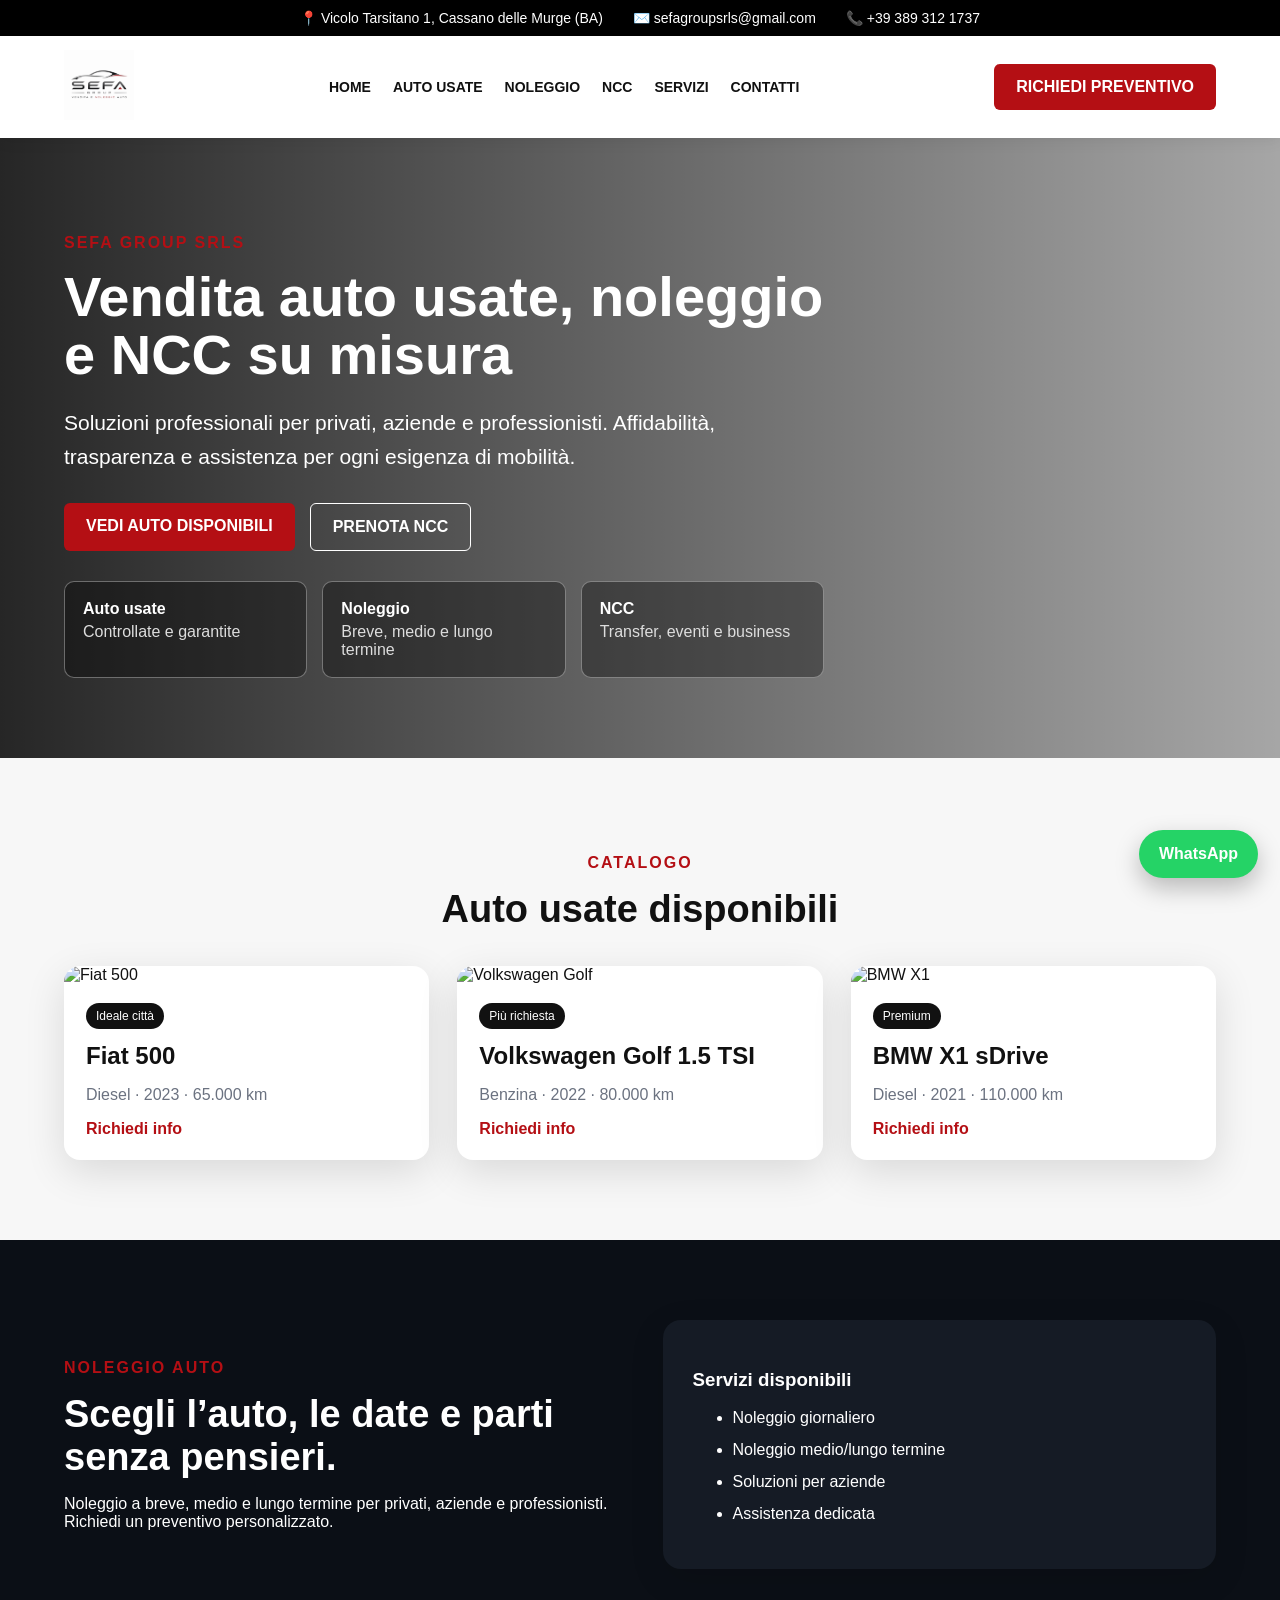
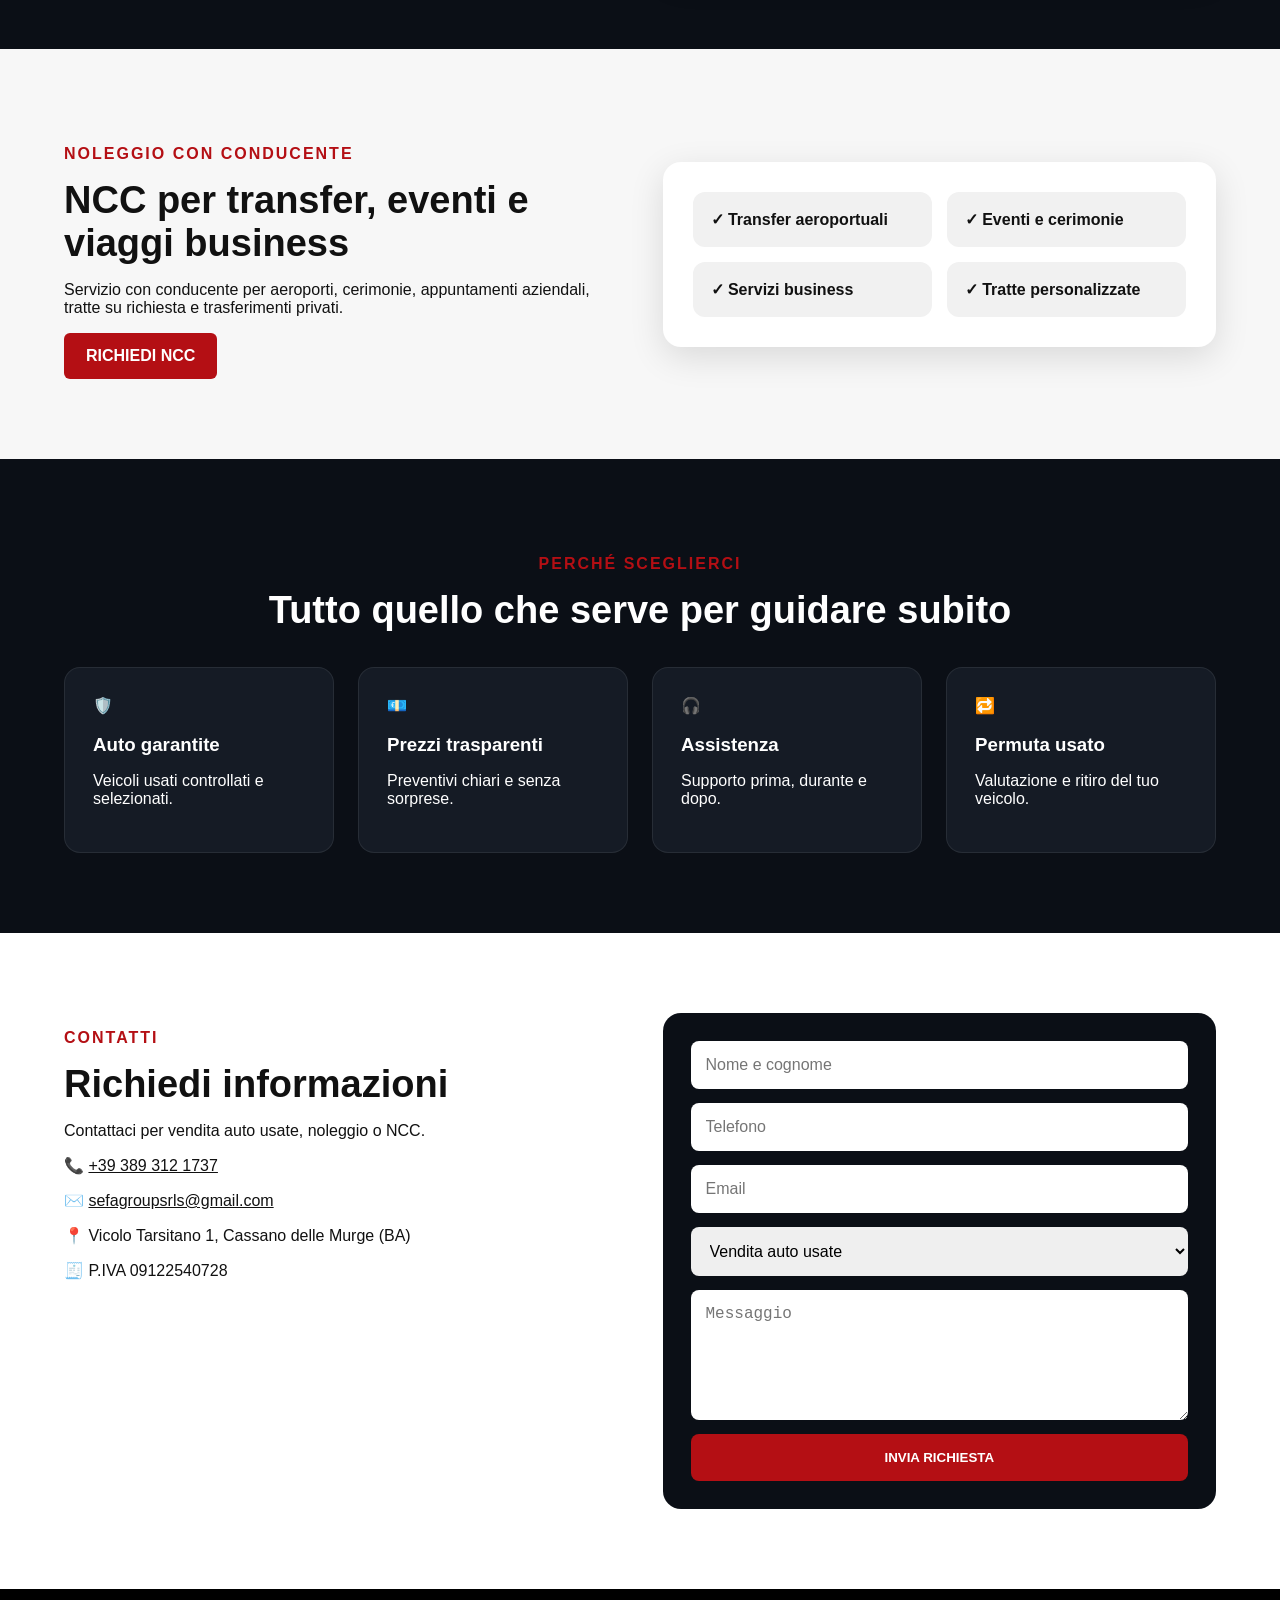
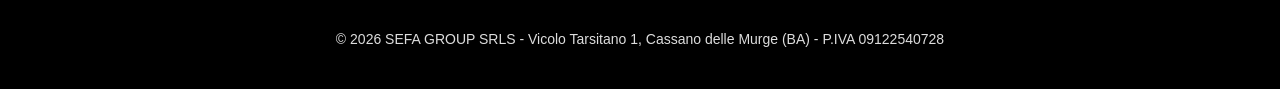
==== index.html @ bbaf0e38 "Add files via upload" ====
<!DOCTYPE html>
<html lang="it">
<head>
  <meta charset="UTF-8" />
  <meta name="viewport" content="width=device-width, initial-scale=1.0" />
  <meta name="description" content="SEFA GROUP SRLS - Vendita auto usate, noleggio auto e noleggio con conducente a Cassano delle Murge (BA)." />
  <title>SEFA GROUP SRLS | Vendita Auto Usate, Noleggio e NCC</title>
  <link rel="stylesheet" href="style.css" />
</head>
<body>
  <div class="topbar">
    <span>📍 Vicolo Tarsitano 1, Cassano delle Murge (BA)</span>
    <span>✉️ sefagroupsrls@gmail.com</span>
    <span>📞 +39 389 312 1737</span>
  </div>

  <header class="header">
    <a href="#home" class="logo-wrap">
      <img src="assets/logo-sefa-group.png" alt="SEFA GROUP" class="logo" />
    </a>
    <nav class="nav">
      <a href="#home">Home</a>
      <a href="#auto">Auto usate</a>
      <a href="#noleggio">Noleggio</a>
      <a href="#ncc">NCC</a>
      <a href="#servizi">Servizi</a>
      <a href="#contatti">Contatti</a>
    </nav>
    <a class="cta" href="https://wa.me/393893121737" target="_blank">Richiedi preventivo</a>
  </header>

  <main>
    <section id="home" class="hero">
      <div class="overlay"></div>
      <div class="hero-content">
        <p class="eyebrow">SEFA GROUP SRLS</p>
        <h1>Vendita auto usate, noleggio e NCC su misura</h1>
        <p class="hero-text">Soluzioni professionali per privati, aziende e professionisti. Affidabilità, trasparenza e assistenza per ogni esigenza di mobilità.</p>
        <div class="hero-actions">
          <a href="#auto" class="btn primary">Vedi auto disponibili</a>
          <a href="#ncc" class="btn secondary">Prenota NCC</a>
        </div>
        <div class="quick-cards">
          <div><strong>Auto usate</strong><span>Controllate e garantite</span></div>
          <div><strong>Noleggio</strong><span>Breve, medio e lungo termine</span></div>
          <div><strong>NCC</strong><span>Transfer, eventi e business</span></div>
        </div>
      </div>
    </section>

    <section id="auto" class="section light">
      <div class="section-title">
        <p>Catalogo</p>
        <h2>Auto usate disponibili</h2>
      </div>
      <div class="cars-grid">
        <article class="car-card">
          <img src="https://www.labycar.cloud/Veicoli/VAN0346009400.jpg" alt="Fiat 500" />
          <div class="car-body">
            <span class="badge">Ideale città</span>
            <h3>Fiat 500</h3>
            <p>Diesel · 2023 · 65.000 km</p>
            <a href="https://wa.me/393893121737?text=Salve,%20vorrei%20informazioni%20sulla%20Fiat%20500" target="_blank">Richiedi info</a>
          </div>
        </article>
        <article class="car-card">
          <img src="https://immagini.alvolante.it/sites/default/files/styles/image_gallery_big/public/serie_auto_galleria/2024/02/vw_golf_top_ant.png" alt="Volkswagen Golf" />
          <div class="car-body">
            <span class="badge">Più richiesta</span>
            <h3>Volkswagen Golf 1.5 TSI</h3>
            <p>Benzina · 2022 · 80.000 km</p>
            <a href="https://wa.me/393893121737?text=Salve,%20vorrei%20informazioni%20sulla%20Volkswagen%20Golf" target="_blank">Richiedi info</a>
          </div>
        </article>
        <article class="car-card">
          <img src="https://encrypted-tbn0.gstatic.com/images?q=tbn:ANd9GcRG9kKLbS61inxTX12m2syAptfP7L03i_2biA&s" alt="BMW X1" />
          <div class="car-body">
            <span class="badge">Premium</span>
            <h3>BMW X1 sDrive</h3>
            <p>Diesel · 2021 · 110.000 km</p>
            <a href="https://wa.me/393893121737?text=Salve,%20vorrei%20informazioni%20sulla%20BMW%20X1" target="_blank">Richiedi info</a>
          </div>
        </article>
      </div>
    </section>

    <section id="noleggio" class="section dark split">
      <div>
        <p class="eyebrow red">Noleggio auto</p>
        <h2>Scegli l’auto, le date e parti senza pensieri.</h2>
        <p>Noleggio a breve, medio e lungo termine per privati, aziende e professionisti. Richiedi un preventivo personalizzato.</p>
      </div>
      <div class="info-box">
        <h3>Servizi disponibili</h3>
        <ul>
          <li>Noleggio giornaliero</li>
          <li>Noleggio medio/lungo termine</li>
          <li>Soluzioni per aziende</li>
          <li>Assistenza dedicata</li>
        </ul>
      </div>
    </section>

    <section id="ncc" class="section light split">
      <div>
        <p class="eyebrow red">Noleggio con conducente</p>
        <h2>NCC per transfer, eventi e viaggi business</h2>
        <p>Servizio con conducente per aeroporti, cerimonie, appuntamenti aziendali, tratte su richiesta e trasferimenti privati.</p>
        <a class="btn primary" href="https://wa.me/393893121737?text=Salve,%20vorrei%20richiedere%20un%20servizio%20NCC" target="_blank">Richiedi NCC</a>
      </div>
      <div class="ncc-list">
        <div>✓ Transfer aeroportuali</div>
        <div>✓ Eventi e cerimonie</div>
        <div>✓ Servizi business</div>
        <div>✓ Tratte personalizzate</div>
      </div>
    </section>

    <section id="servizi" class="section dark">
      <div class="section-title">
        <p>Perché sceglierci</p>
        <h2>Tutto quello che serve per guidare subito</h2>
      </div>
      <div class="services-grid">
        <div>🛡️<h3>Auto garantite</h3><p>Veicoli usati controllati e selezionati.</p></div>
        <div>💶<h3>Prezzi trasparenti</h3><p>Preventivi chiari e senza sorprese.</p></div>
        <div>🎧<h3>Assistenza</h3><p>Supporto prima, durante e dopo.</p></div>
        <div>🔁<h3>Permuta usato</h3><p>Valutazione e ritiro del tuo veicolo.</p></div>
      </div>
    </section>

    <section id="contatti" class="section contact">
      <div>
        <p class="eyebrow red">Contatti</p>
        <h2>Richiedi informazioni</h2>
        <p>Contattaci per vendita auto usate, noleggio o NCC.</p>
        <div class="contact-list">
          <p>📞 <a href="tel:+393893121737">+39 389 312 1737</a></p>
          <p>✉️ <a href="mailto:sefagroupsrls@gmail.com">sefagroupsrls@gmail.com</a></p>
          <p>📍 Vicolo Tarsitano 1, Cassano delle Murge (BA)</p>
          <p>🧾 P.IVA 09122540728</p>
        </div>
      </div>
      <form class="form" action="mailto:sefagroupsrls@gmail.com" method="post" enctype="text/plain">
        <input name="nome" placeholder="Nome e cognome" required />
        <input name="telefono" placeholder="Telefono" required />
        <input name="email" placeholder="Email" />
        <select name="servizio">
          <option>Vendita auto usate</option>
          <option>Noleggio auto</option>
          <option>Noleggio con conducente</option>
          <option>Permuta usato</option>
        </select>
        <textarea name="messaggio" placeholder="Messaggio"></textarea>
        <button type="submit">Invia richiesta</button>
      </form>
    </section>
  </main>

  <a class="whatsapp" href="https://wa.me/393893121737" target="_blank">WhatsApp</a>

  <footer>
    <p>© 2026 SEFA GROUP SRLS - Vicolo Tarsitano 1, Cassano delle Murge (BA) - P.IVA 09122540728</p>
  </footer>
</body>
</html>
---- style.css ----
:root{--red:#b40f14;--dark:#080b10;--slate:#111827;--text:#111;--muted:#6b7280}*{box-sizing:border-box}html{scroll-behavior:smooth}body{margin:0;font-family:Arial,Helvetica,sans-serif;color:var(--text);background:#fff}.topbar{background:#000;color:#fff;font-size:14px;display:flex;gap:30px;justify-content:center;padding:10px 20px;flex-wrap:wrap}.header{position:sticky;top:0;z-index:20;background:#fff;display:flex;align-items:center;justify-content:space-between;padding:14px 5%;box-shadow:0 2px 15px rgba(0,0,0,.08)}.logo{height:70px;width:auto}.nav{display:flex;gap:22px}.nav a{color:#111;text-decoration:none;font-weight:700;font-size:14px;text-transform:uppercase}.nav a:hover{color:var(--red)}.cta,.btn{display:inline-block;background:var(--red);color:#fff;text-decoration:none;border-radius:6px;padding:14px 22px;font-weight:800;text-transform:uppercase}.btn.secondary{background:transparent;border:1px solid #fff}.hero{min-height:620px;position:relative;background:linear-gradient(90deg,rgba(0,0,0,.85),rgba(0,0,0,.35)),url('https://images.unsplash.com/photo-1503376780353-7e6692767b70?q=80&w=1600&auto=format&fit=crop') center/cover;color:#fff;display:flex;align-items:center}.hero-content{position:relative;max-width:1100px;padding:70px 5%}.eyebrow{color:var(--red);font-weight:900;letter-spacing:2px;text-transform:uppercase}.hero h1{font-size:56px;line-height:1.05;max-width:760px;margin:10px 0}.hero-text{font-size:21px;line-height:1.6;max-width:680px}.hero-actions{display:flex;gap:15px;margin:30px 0;flex-wrap:wrap}.quick-cards{display:grid;grid-template-columns:repeat(3,1fr);gap:15px;max-width:760px}.quick-cards div{border:1px solid rgba(255,255,255,.35);padding:18px;border-radius:10px;background:rgba(0,0,0,.35)}.quick-cards span{display:block;color:#ddd;margin-top:5px}.section{padding:80px 5%}.light{background:#f7f7f7}.dark{background:#0b0f16;color:#fff}.section-title{text-align:center;margin-bottom:35px}.section-title p{color:var(--red);text-transform:uppercase;font-weight:900;letter-spacing:2px}.section-title h2,.section h2{font-size:38px;margin:10px 0}.cars-grid{display:grid;grid-template-columns:repeat(3,1fr);gap:28px;max-width:1200px;margin:auto}.car-card{background:#fff;border-radius:16px;overflow:hidden;box-shadow:0 12px 40px rgba(0,0,0,.12)}.car-card img{height:230px;width:100%;object-fit:cover}.car-body{padding:22px}.badge{background:#111;color:#fff;padding:6px 10px;border-radius:30px;font-size:12px}.car-body h3{font-size:24px;margin:18px 0 8px}.car-body p{color:var(--muted)}.car-body a{color:var(--red);font-weight:900;text-decoration:none}.split{display:grid;grid-template-columns:1fr 1fr;gap:45px;align-items:center}.info-box,.ncc-list{background:#fff;color:#111;padding:30px;border-radius:18px;box-shadow:0 10px 35px rgba(0,0,0,.12)}.dark .info-box{background:#151b25;color:#fff}.info-box li{margin:14px 0}.ncc-list{display:grid;grid-template-columns:1fr 1fr;gap:15px}.ncc-list div{background:#f1f1f1;padding:18px;border-radius:12px;font-weight:800}.services-grid{display:grid;grid-template-columns:repeat(4,1fr);gap:24px;max-width:1200px;margin:auto}.services-grid div{background:#151b25;border:1px solid rgba(255,255,255,.08);padding:28px;border-radius:16px}.services-grid h3{margin-bottom:8px}.contact{display:grid;grid-template-columns:1fr 1fr;gap:45px;background:#fff}.contact-list a{color:#111}.form{display:grid;gap:14px;background:#0b0f16;padding:28px;border-radius:18px}.form input,.form select,.form textarea{width:100%;padding:15px;border:0;border-radius:8px;font-size:16px}.form textarea{min-height:130px}.form button{background:var(--red);border:0;color:#fff;padding:16px;border-radius:8px;font-weight:900;text-transform:uppercase;cursor:pointer}.whatsapp{position:fixed;right:22px;bottom:22px;background:#25d366;color:#fff;text-decoration:none;font-weight:900;padding:15px 20px;border-radius:999px;box-shadow:0 10px 25px rgba(0,0,0,.25);z-index:30}footer{background:#000;color:#ddd;text-align:center;padding:28px 5%;font-size:14px}@media(max-width:900px){.header{flex-direction:column;gap:14px}.nav{flex-wrap:wrap;justify-content:center}.cta{display:none}.hero h1{font-size:38px}.quick-cards,.cars-grid,.split,.services-grid,.contact{grid-template-columns:1fr}.topbar{font-size:12px}.logo{height:58px}.section{padding:55px 5%}.ncc-list{grid-template-columns:1fr}}
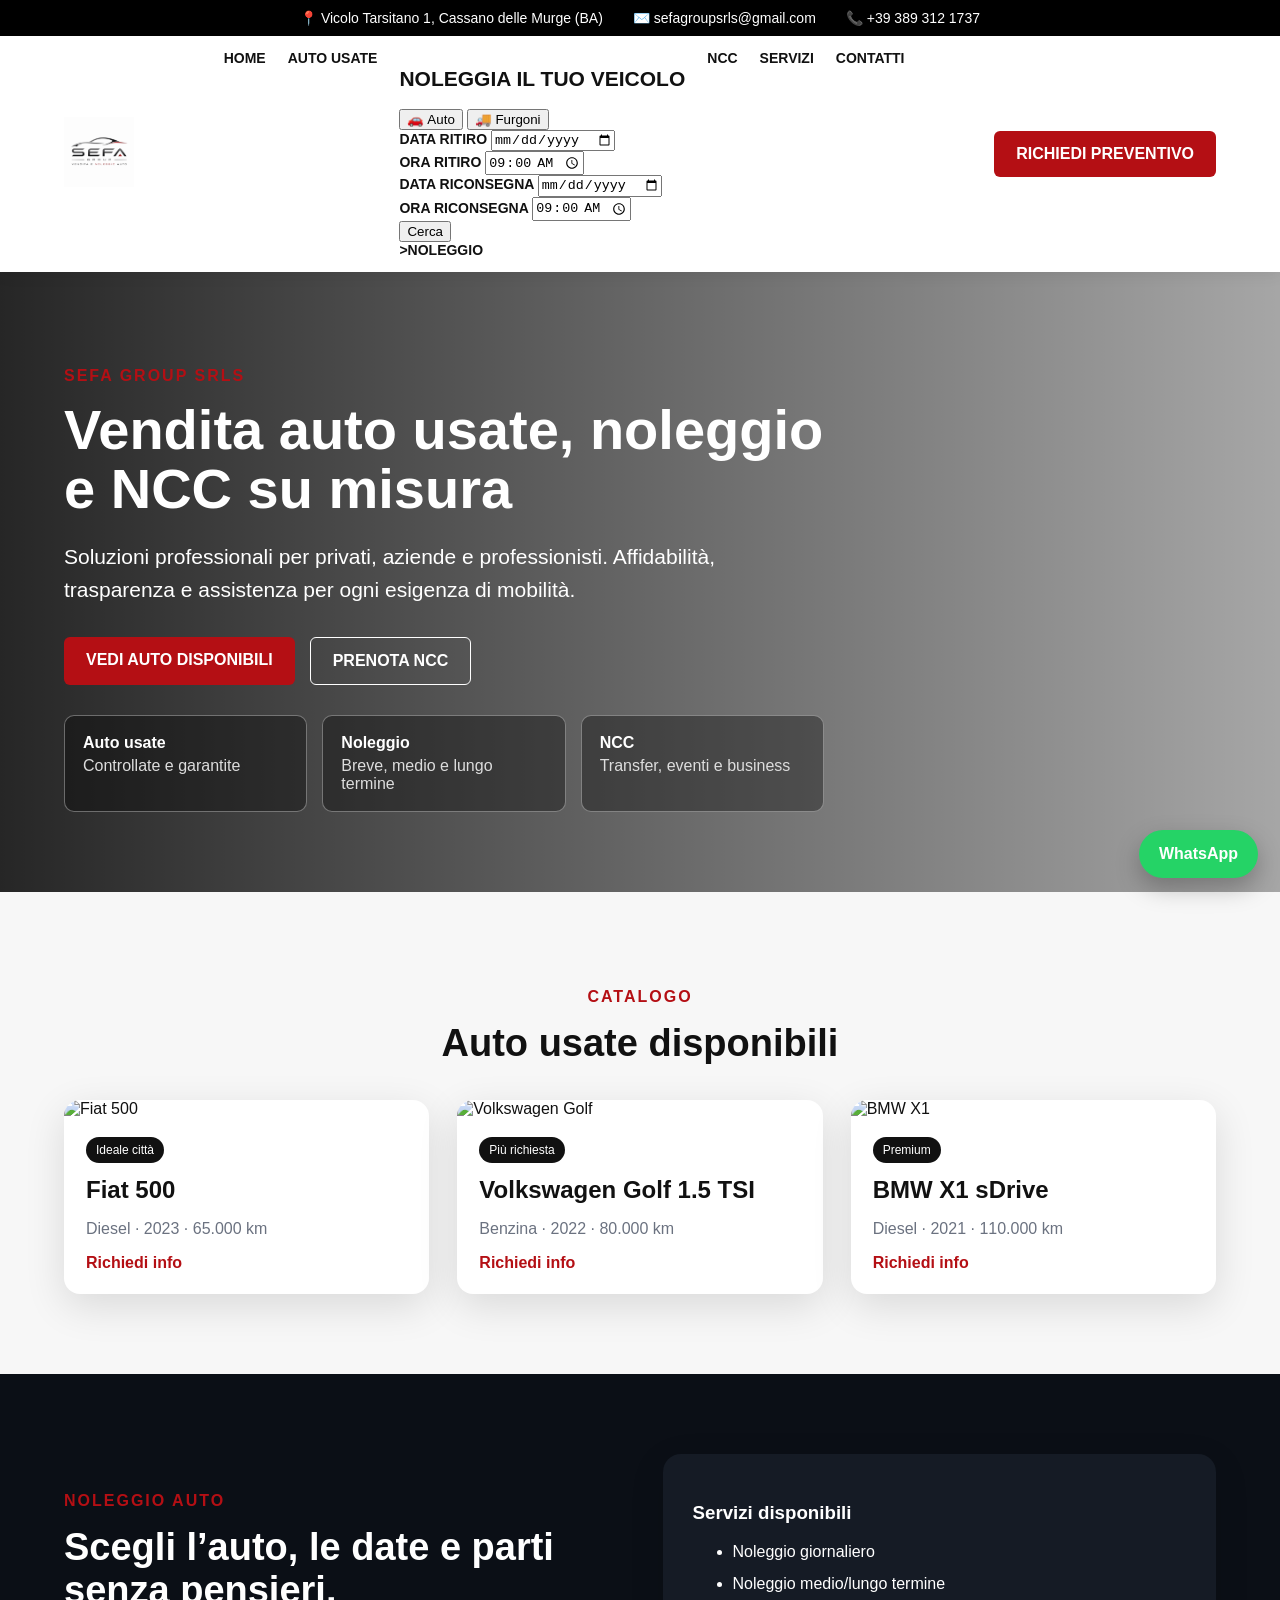
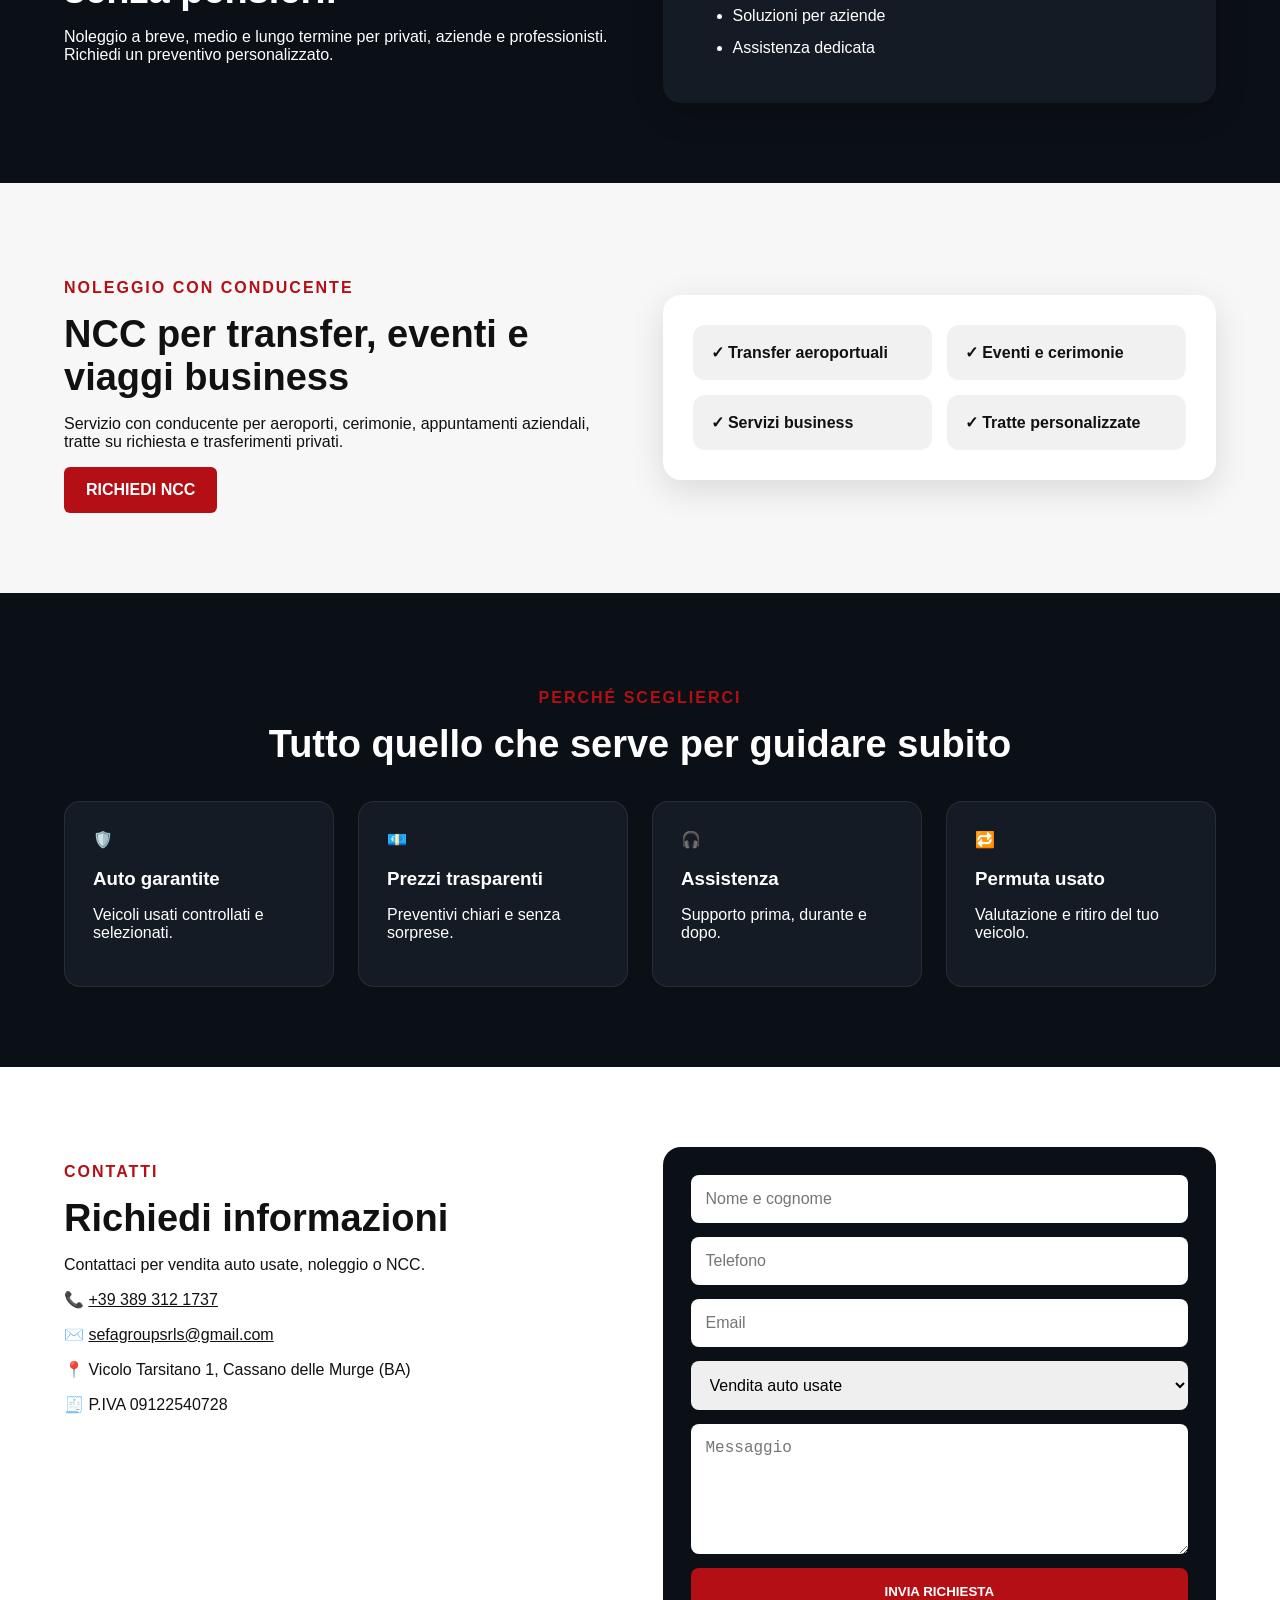
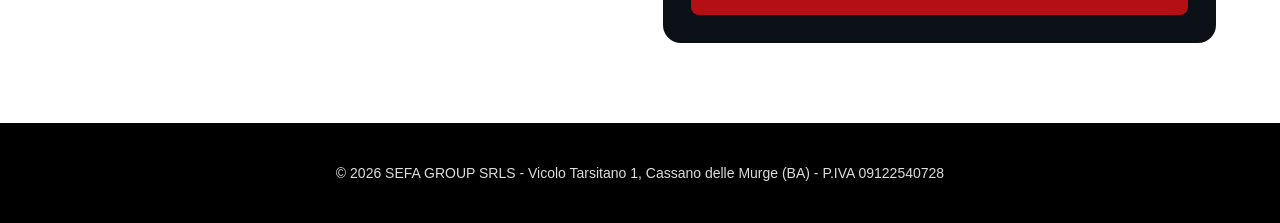
==== commit a8a56e59: "Update index.html" ====
--- a/index.html
+++ b/index.html
@@ -21,7 +21,53 @@
     <nav class="nav">
       <a href="#home">Home</a>
       <a href="#auto">Auto usate</a>
-      <a href="#noleggio">Noleggio</a>
+      <a href=<section class="rental-search-box">
+  <h2>Noleggia il tuo veicolo</h2>
+
+  <div class="vehicle-type">
+    <button class="active">🚗 Auto</button>
+    <button>🚚 Furgoni</button>
+  </div>
+
+  <div class="rental-form">
+    <div>
+      <label>Data ritiro</label>
+      <input type="date" id="dataRitiro">
+    </div>
+
+    <div>
+      <label>Ora ritiro</label>
+      <input type="time" id="oraRitiro" value="09:00">
+    </div>
+
+    <div>
+      <label>Data riconsegna</label>
+      <input type="date" id="dataConsegna">
+    </div>
+
+    <div>
+      <label>Ora riconsegna</label>
+      <input type="time" id="oraConsegna" value="09:00">
+    </div>
+
+    <button onclick="vaiAlNoleggio()">Cerca</button>
+  </div>
+</section>
+
+<script>
+function vaiAlNoleggio() {
+  const ritiro = document.getElementById("dataRitiro").value;
+  const oraRitiro = document.getElementById("oraRitiro").value;
+  const consegna = document.getElementById("dataConsegna").value;
+  const oraConsegna = document.getElementById("oraConsegna").value;
+
+  window.location.href =
+    "https://sefagroup.it/noleggio.html?ritiro=" + ritiro +
+    "&oraRitiro=" + oraRitiro +
+    "&consegna=" + consegna +
+    "&oraConsegna=" + oraConsegna;
+}
+</script>>Noleggio</a>
       <a href="#ncc">NCC</a>
       <a href="#servizi">Servizi</a>
       <a href="#contatti">Contatti</a>
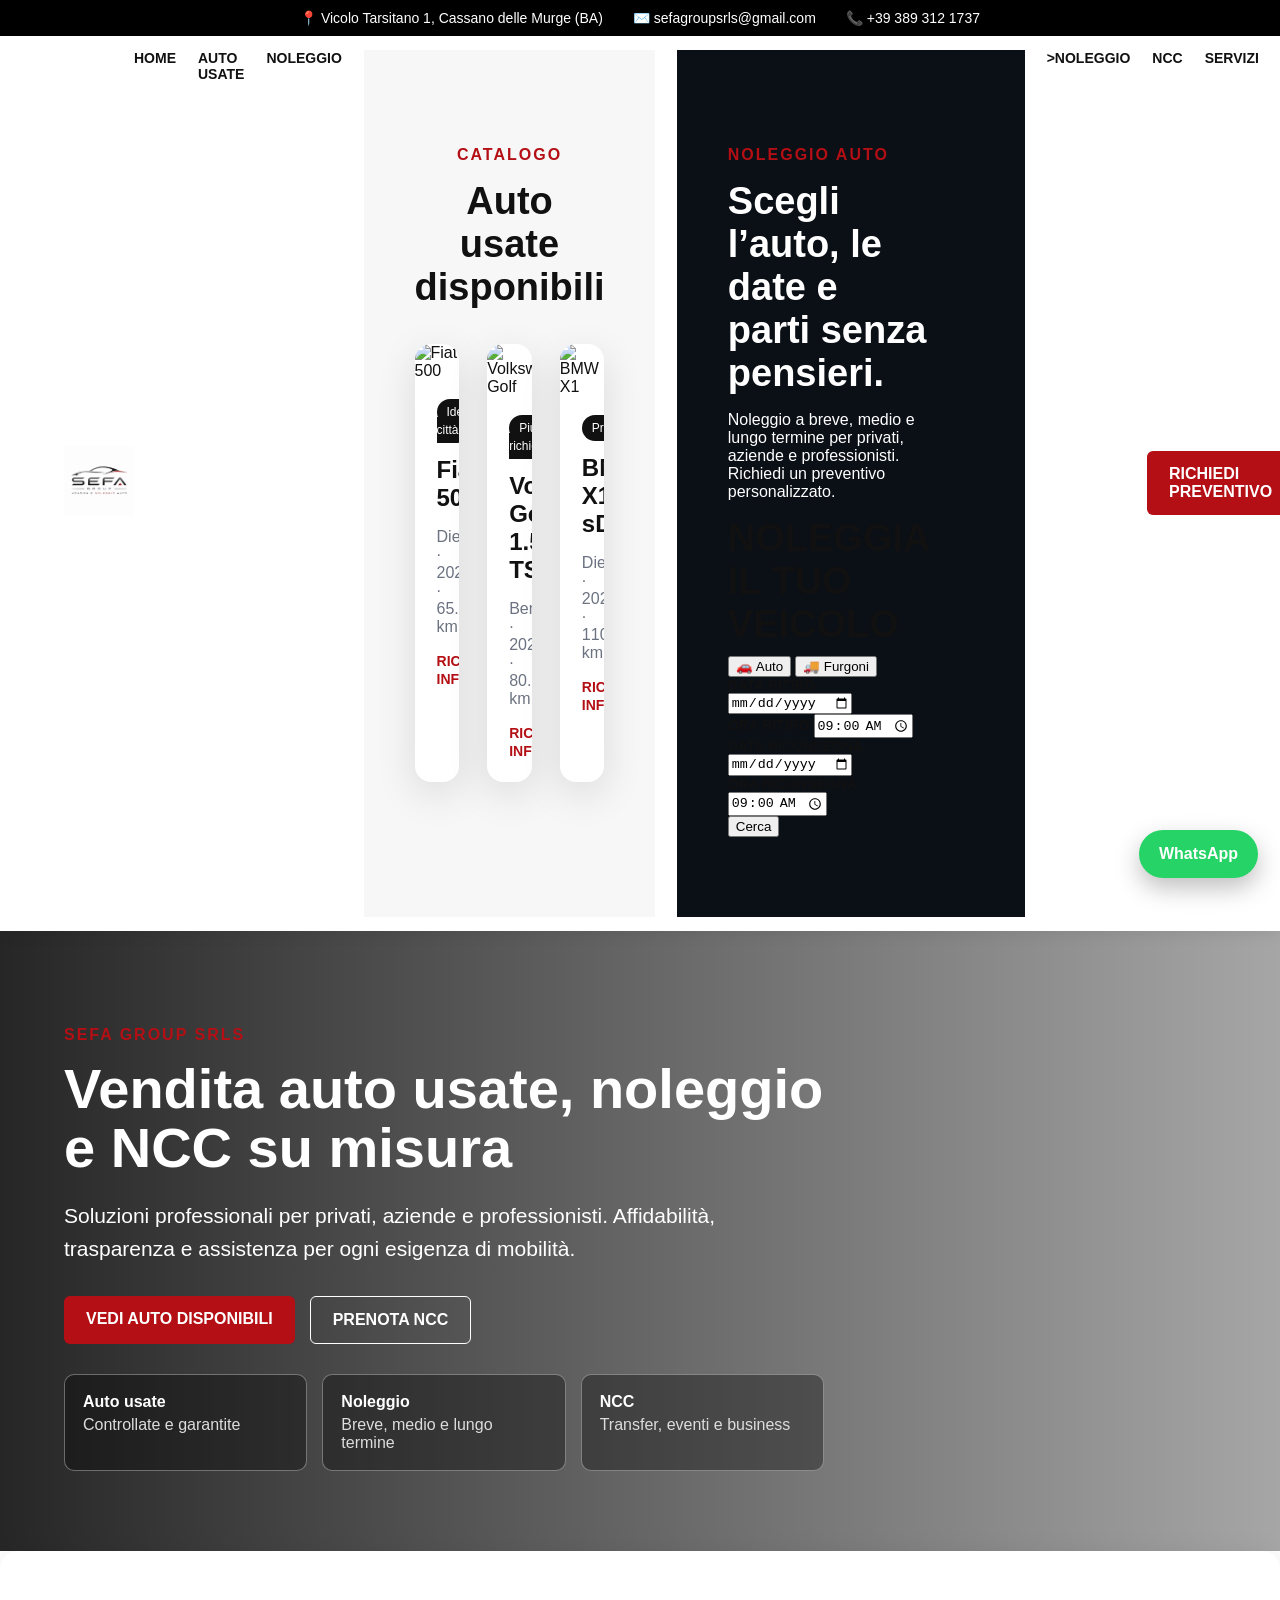
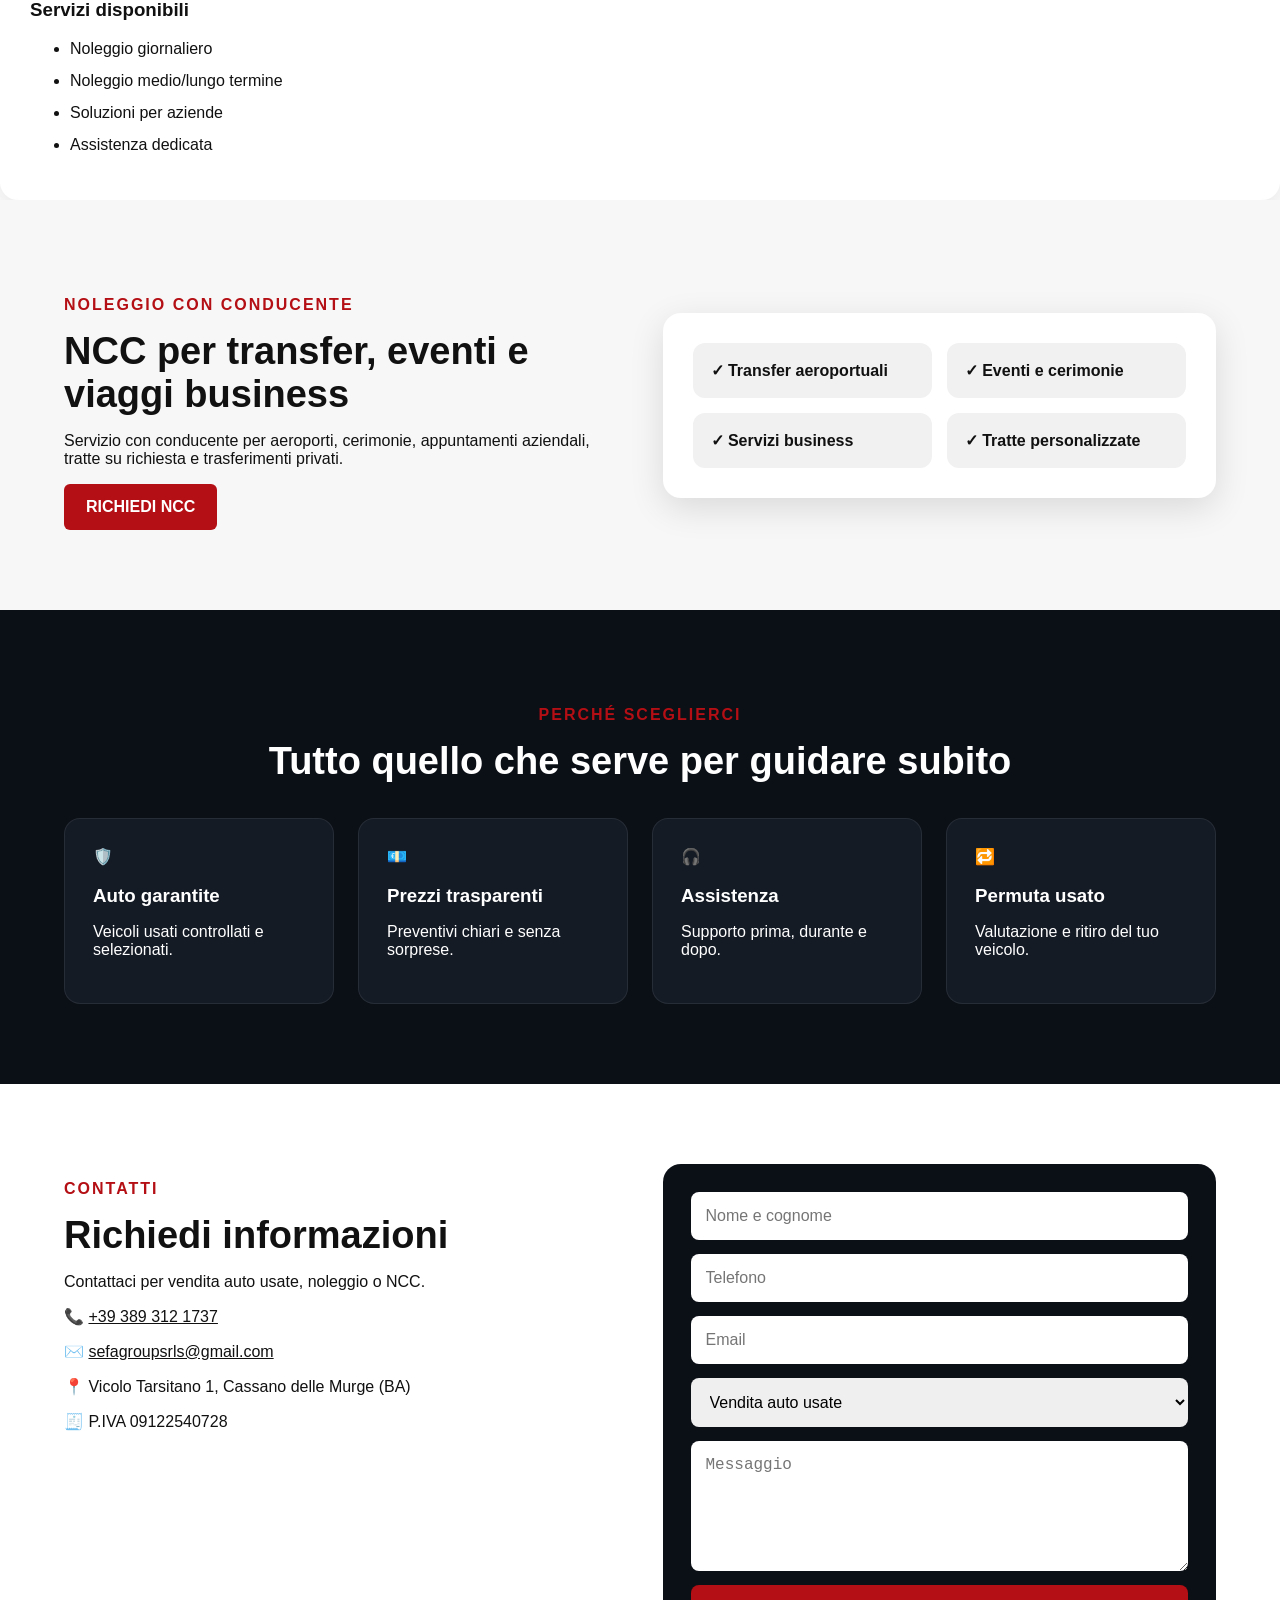
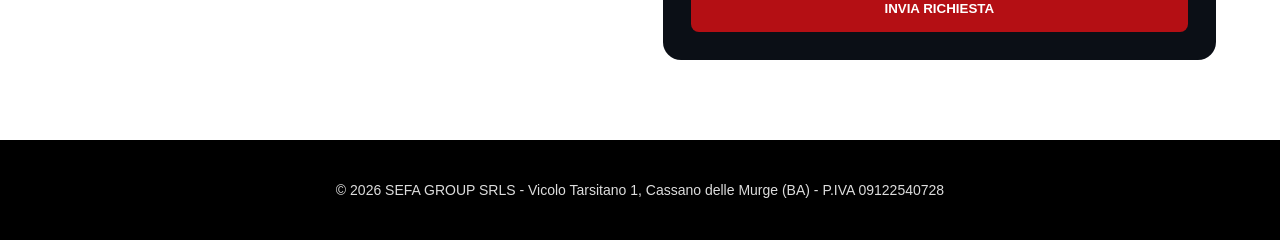
==== commit a8a61e1c: "Update index.html" ====
--- a/index.html
+++ b/index.html
@@ -21,79 +21,7 @@
     <nav class="nav">
       <a href="#home">Home</a>
       <a href="#auto">Auto usate</a>
-      <a href=<section class="rental-search-box">
-  <h2>Noleggia il tuo veicolo</h2>
-
-  <div class="vehicle-type">
-    <button class="active">🚗 Auto</button>
-    <button>🚚 Furgoni</button>
-  </div>
-
-  <div class="rental-form">
-    <div>
-      <label>Data ritiro</label>
-      <input type="date" id="dataRitiro">
-    </div>
-
-    <div>
-      <label>Ora ritiro</label>
-      <input type="time" id="oraRitiro" value="09:00">
-    </div>
-
-    <div>
-      <label>Data riconsegna</label>
-      <input type="date" id="dataConsegna">
-    </div>
-
-    <div>
-      <label>Ora riconsegna</label>
-      <input type="time" id="oraConsegna" value="09:00">
-    </div>
-
-    <button onclick="vaiAlNoleggio()">Cerca</button>
-  </div>
-</section>
-
-<script>
-function vaiAlNoleggio() {
-  const ritiro = document.getElementById("dataRitiro").value;
-  const oraRitiro = document.getElementById("oraRitiro").value;
-  const consegna = document.getElementById("dataConsegna").value;
-  const oraConsegna = document.getElementById("oraConsegna").value;
-
-  window.location.href =
-    "https://sefagroup.it/noleggio.html?ritiro=" + ritiro +
-    "&oraRitiro=" + oraRitiro +
-    "&consegna=" + consegna +
-    "&oraConsegna=" + oraConsegna;
-}
-</script>>Noleggio</a>
-      <a href="#ncc">NCC</a>
-      <a href="#servizi">Servizi</a>
-      <a href="#contatti">Contatti</a>
-    </nav>
-    <a class="cta" href="https://wa.me/393893121737" target="_blank">Richiedi preventivo</a>
-  </header>
-
-  <main>
-    <section id="home" class="hero">
-      <div class="overlay"></div>
-      <div class="hero-content">
-        <p class="eyebrow">SEFA GROUP SRLS</p>
-        <h1>Vendita auto usate, noleggio e NCC su misura</h1>
-        <p class="hero-text">Soluzioni professionali per privati, aziende e professionisti. Affidabilità, trasparenza e assistenza per ogni esigenza di mobilità.</p>
-        <div class="hero-actions">
-          <a href="#auto" class="btn primary">Vedi auto disponibili</a>
-          <a href="#ncc" class="btn secondary">Prenota NCC</a>
-        </div>
-        <div class="quick-cards">
-          <div><strong>Auto usate</strong><span>Controllate e garantite</span></div>
-          <div><strong>Noleggio</strong><span>Breve, medio e lungo termine</span></div>
-          <div><strong>NCC</strong><span>Transfer, eventi e business</span></div>
-        </div>
-      </div>
-    </section>
-
+      <a href="#noleggio">Noleggio</a>
     <section id="auto" class="section light">
       <div class="section-title">
         <p>Catalogo</p>
@@ -135,6 +63,78 @@
         <p class="eyebrow red">Noleggio auto</p>
         <h2>Scegli l’auto, le date e parti senza pensieri.</h2>
         <p>Noleggio a breve, medio e lungo termine per privati, aziende e professionisti. Richiedi un preventivo personalizzato.</p>
+     <a href=<section class="rental-search-box">
+  <h2>Noleggia il tuo veicolo</h2>
+
+  <div class="vehicle-type">
+    <button class="active">🚗 Auto</button>
+    <button>🚚 Furgoni</button>
+  </div>
+
+  <div class="rental-form">
+    <div>
+      <label>Data ritiro</label>
+      <input type="date" id="dataRitiro">
+    </div>
+
+    <div>
+      <label>Ora ritiro</label>
+      <input type="time" id="oraRitiro" value="09:00">
+    </div>
+
+    <div>
+      <label>Data riconsegna</label>
+      <input type="date" id="dataConsegna">
+    </div>
+
+    <div>
+      <label>Ora riconsegna</label>
+      <input type="time" id="oraConsegna" value="09:00">
+    </div>
+
+    <button onclick="vaiAlNoleggio()">Cerca</button>
+  </div>
+</section>
+
+<script>
+function vaiAlNoleggio() {
+  const ritiro = document.getElementById("dataRitiro").value;
+  const oraRitiro = document.getElementById("oraRitiro").value;
+  const consegna = document.getElementById("dataConsegna").value;
+  const oraConsegna = document.getElementById("oraConsegna").value;
+
+  window.location.href =
+    "https://sefagroup.it/noleggio.html?ritiro=" + ritiro +
+    "&oraRitiro=" + oraRitiro +
+    "&consegna=" + consegna +
+    "&oraConsegna=" + oraConsegna;
+}
+</script>>Noleggio</a>
+      <a href="#ncc">NCC</a>
+      <a href="#servizi">Servizi</a>
+      <a href="#contatti">Contatti</a>
+    </nav>
+    <a class="cta" href="https://wa.me/393893121737" target="_blank">Richiedi preventivo</a>
+  </header>
+
+  <main>
+    <section id="home" class="hero">
+      <div class="overlay"></div>
+      <div class="hero-content">
+        <p class="eyebrow">SEFA GROUP SRLS</p>
+        <h1>Vendita auto usate, noleggio e NCC su misura</h1>
+        <p class="hero-text">Soluzioni professionali per privati, aziende e professionisti. Affidabilità, trasparenza e assistenza per ogni esigenza di mobilità.</p>
+        <div class="hero-actions">
+          <a href="#auto" class="btn primary">Vedi auto disponibili</a>
+          <a href="#ncc" class="btn secondary">Prenota NCC</a>
+        </div>
+        <div class="quick-cards">
+          <div><strong>Auto usate</strong><span>Controllate e garantite</span></div>
+          <div><strong>Noleggio</strong><span>Breve, medio e lungo termine</span></div>
+          <div><strong>NCC</strong><span>Transfer, eventi e business</span></div>
+        </div>
+      </div>
+    </section>
       </div>
       <div class="info-box">
         <h3>Servizi disponibili</h3>
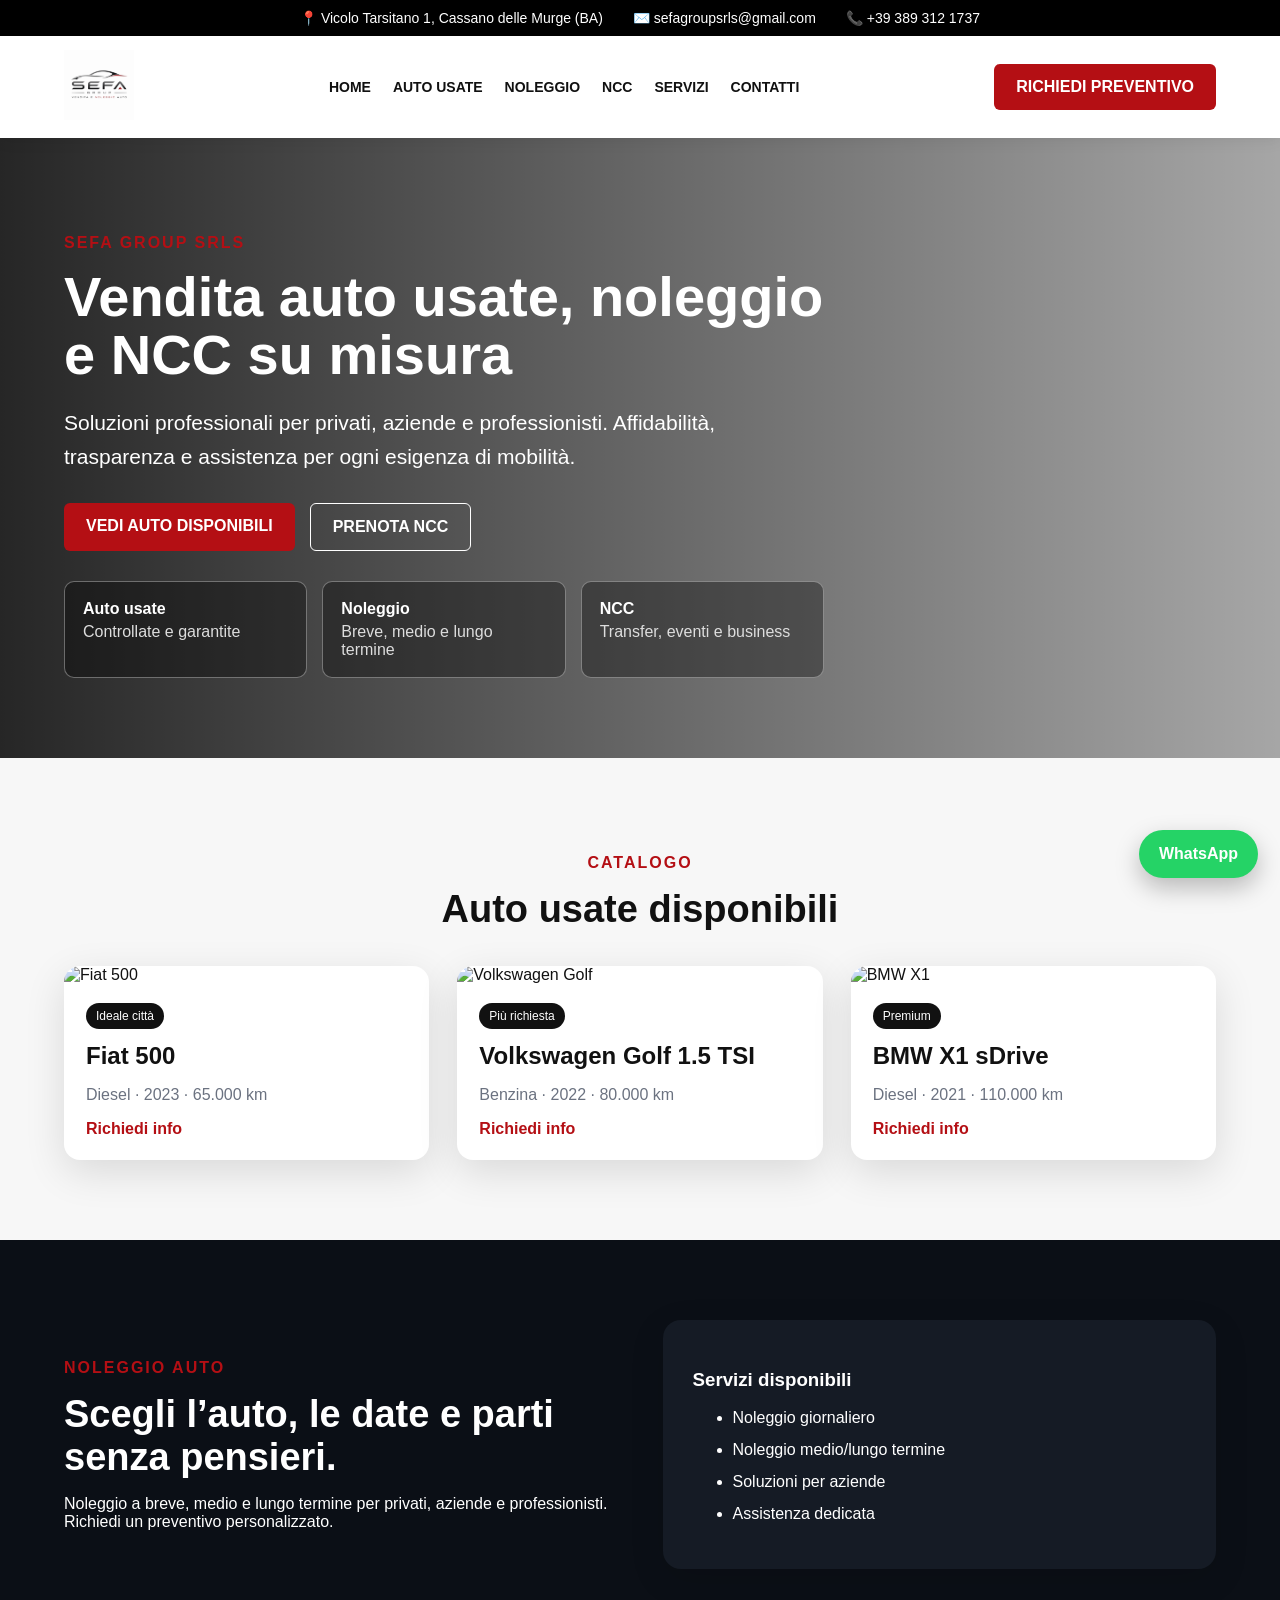
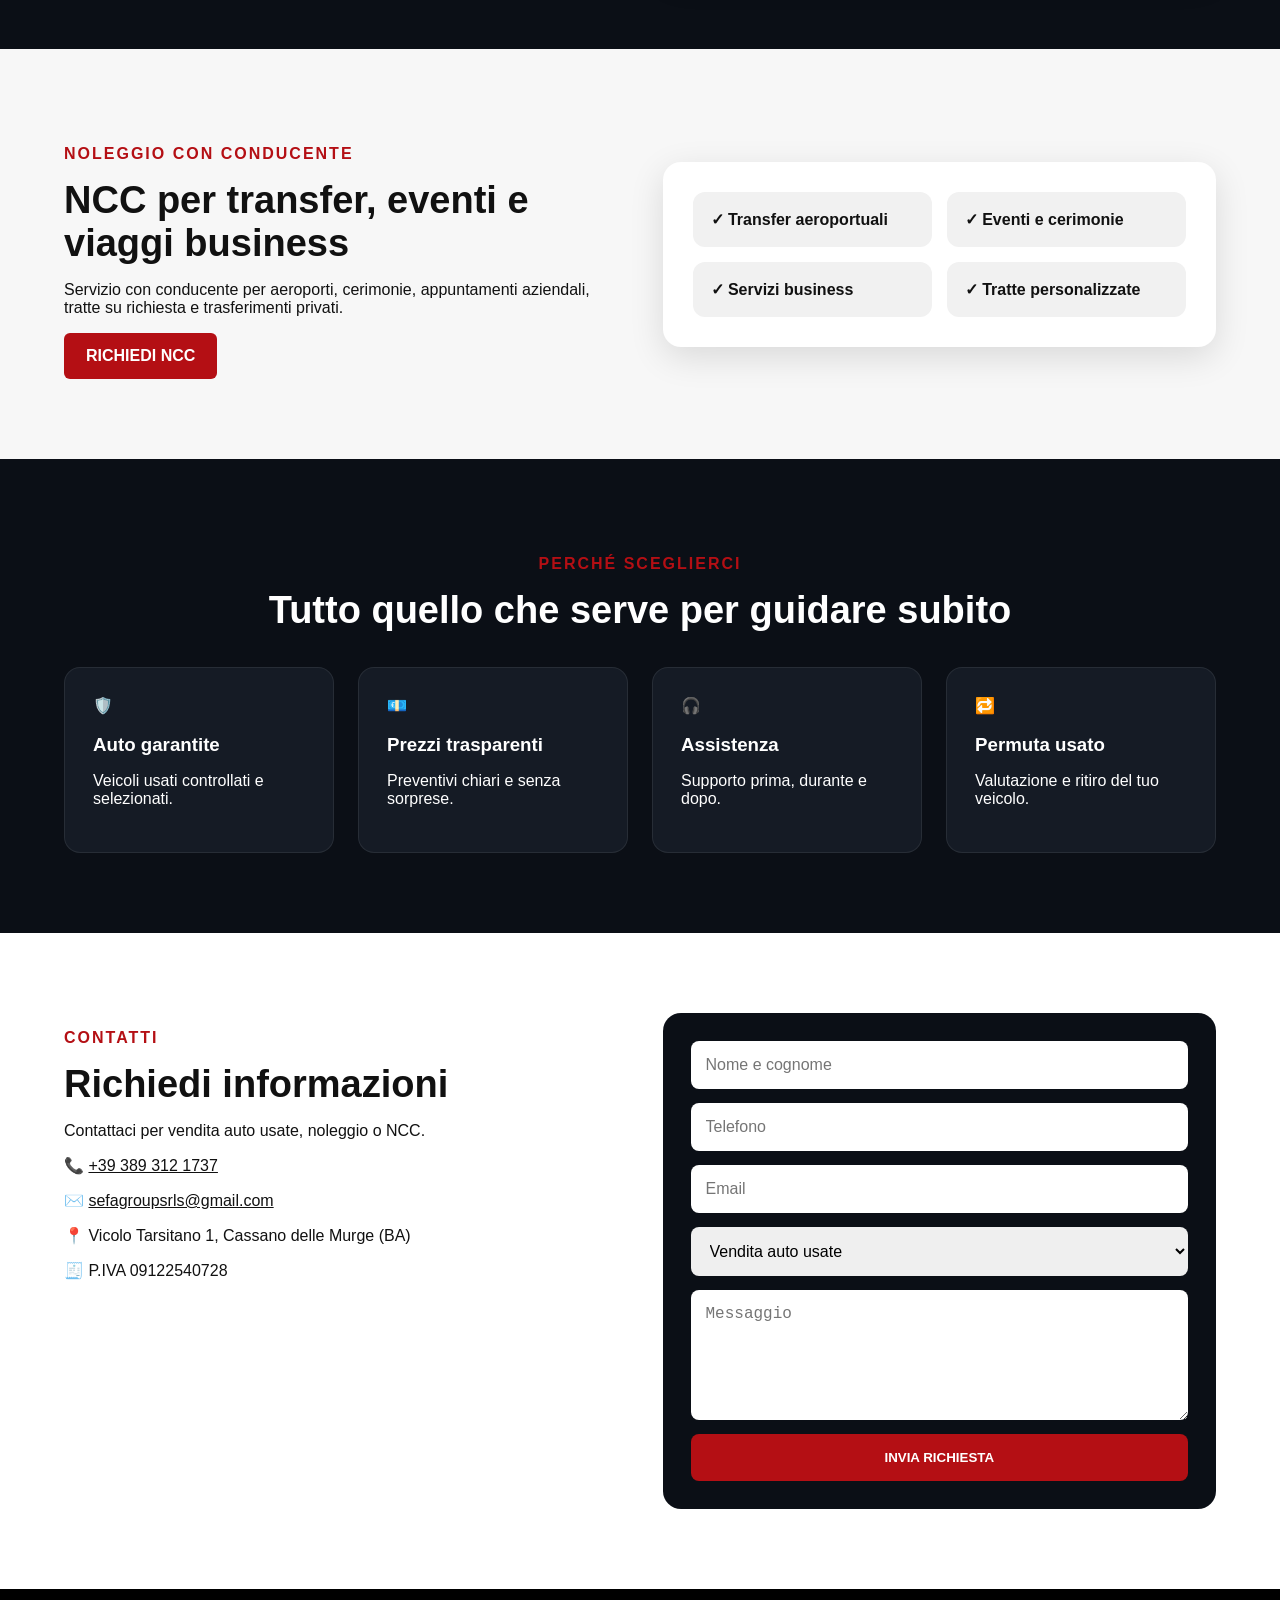
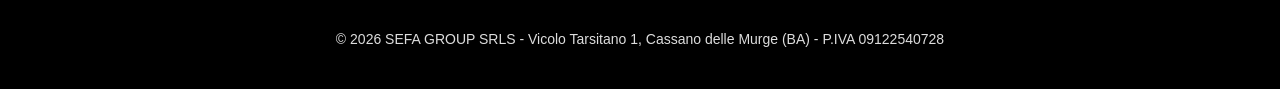
==== commit 3510226f: "Add files via upload" ====
--- a/index.html
+++ b/index.html
@@ -22,6 +22,32 @@
       <a href="#home">Home</a>
       <a href="#auto">Auto usate</a>
       <a href="#noleggio">Noleggio</a>
+      <a href="#ncc">NCC</a>
+      <a href="#servizi">Servizi</a>
+      <a href="#contatti">Contatti</a>
+    </nav>
+    <a class="cta" href="https://wa.me/393893121737" target="_blank">Richiedi preventivo</a>
+  </header>
+
+  <main>
+    <section id="home" class="hero">
+      <div class="overlay"></div>
+      <div class="hero-content">
+        <p class="eyebrow">SEFA GROUP SRLS</p>
+        <h1>Vendita auto usate, noleggio e NCC su misura</h1>
+        <p class="hero-text">Soluzioni professionali per privati, aziende e professionisti. Affidabilità, trasparenza e assistenza per ogni esigenza di mobilità.</p>
+        <div class="hero-actions">
+          <a href="#auto" class="btn primary">Vedi auto disponibili</a>
+          <a href="#ncc" class="btn secondary">Prenota NCC</a>
+        </div>
+        <div class="quick-cards">
+          <div><strong>Auto usate</strong><span>Controllate e garantite</span></div>
+          <div><strong>Noleggio</strong><span>Breve, medio e lungo termine</span></div>
+          <div><strong>NCC</strong><span>Transfer, eventi e business</span></div>
+        </div>
+      </div>
+    </section>
+
     <section id="auto" class="section light">
       <div class="section-title">
         <p>Catalogo</p>
@@ -63,78 +89,6 @@
         <p class="eyebrow red">Noleggio auto</p>
         <h2>Scegli l’auto, le date e parti senza pensieri.</h2>
         <p>Noleggio a breve, medio e lungo termine per privati, aziende e professionisti. Richiedi un preventivo personalizzato.</p>
-     <a href=<section class="rental-search-box">
-  <h2>Noleggia il tuo veicolo</h2>
-
-  <div class="vehicle-type">
-    <button class="active">🚗 Auto</button>
-    <button>🚚 Furgoni</button>
-  </div>
-
-  <div class="rental-form">
-    <div>
-      <label>Data ritiro</label>
-      <input type="date" id="dataRitiro">
-    </div>
-
-    <div>
-      <label>Ora ritiro</label>
-      <input type="time" id="oraRitiro" value="09:00">
-    </div>
-
-    <div>
-      <label>Data riconsegna</label>
-      <input type="date" id="dataConsegna">
-    </div>
-
-    <div>
-      <label>Ora riconsegna</label>
-      <input type="time" id="oraConsegna" value="09:00">
-    </div>
-
-    <button onclick="vaiAlNoleggio()">Cerca</button>
-  </div>
-</section>
-
-<script>
-function vaiAlNoleggio() {
-  const ritiro = document.getElementById("dataRitiro").value;
-  const oraRitiro = document.getElementById("oraRitiro").value;
-  const consegna = document.getElementById("dataConsegna").value;
-  const oraConsegna = document.getElementById("oraConsegna").value;
-
-  window.location.href =
-    "https://sefagroup.it/noleggio.html?ritiro=" + ritiro +
-    "&oraRitiro=" + oraRitiro +
-    "&consegna=" + consegna +
-    "&oraConsegna=" + oraConsegna;
-}
-</script>>Noleggio</a>
-      <a href="#ncc">NCC</a>
-      <a href="#servizi">Servizi</a>
-      <a href="#contatti">Contatti</a>
-    </nav>
-    <a class="cta" href="https://wa.me/393893121737" target="_blank">Richiedi preventivo</a>
-  </header>
-
-  <main>
-    <section id="home" class="hero">
-      <div class="overlay"></div>
-      <div class="hero-content">
-        <p class="eyebrow">SEFA GROUP SRLS</p>
-        <h1>Vendita auto usate, noleggio e NCC su misura</h1>
-        <p class="hero-text">Soluzioni professionali per privati, aziende e professionisti. Affidabilità, trasparenza e assistenza per ogni esigenza di mobilità.</p>
-        <div class="hero-actions">
-          <a href="#auto" class="btn primary">Vedi auto disponibili</a>
-          <a href="#ncc" class="btn secondary">Prenota NCC</a>
-        </div>
-        <div class="quick-cards">
-          <div><strong>Auto usate</strong><span>Controllate e garantite</span></div>
-          <div><strong>Noleggio</strong><span>Breve, medio e lungo termine</span></div>
-          <div><strong>NCC</strong><span>Transfer, eventi e business</span></div>
-        </div>
-      </div>
-    </section>
       </div>
       <div class="info-box">
         <h3>Servizi disponibili</h3>
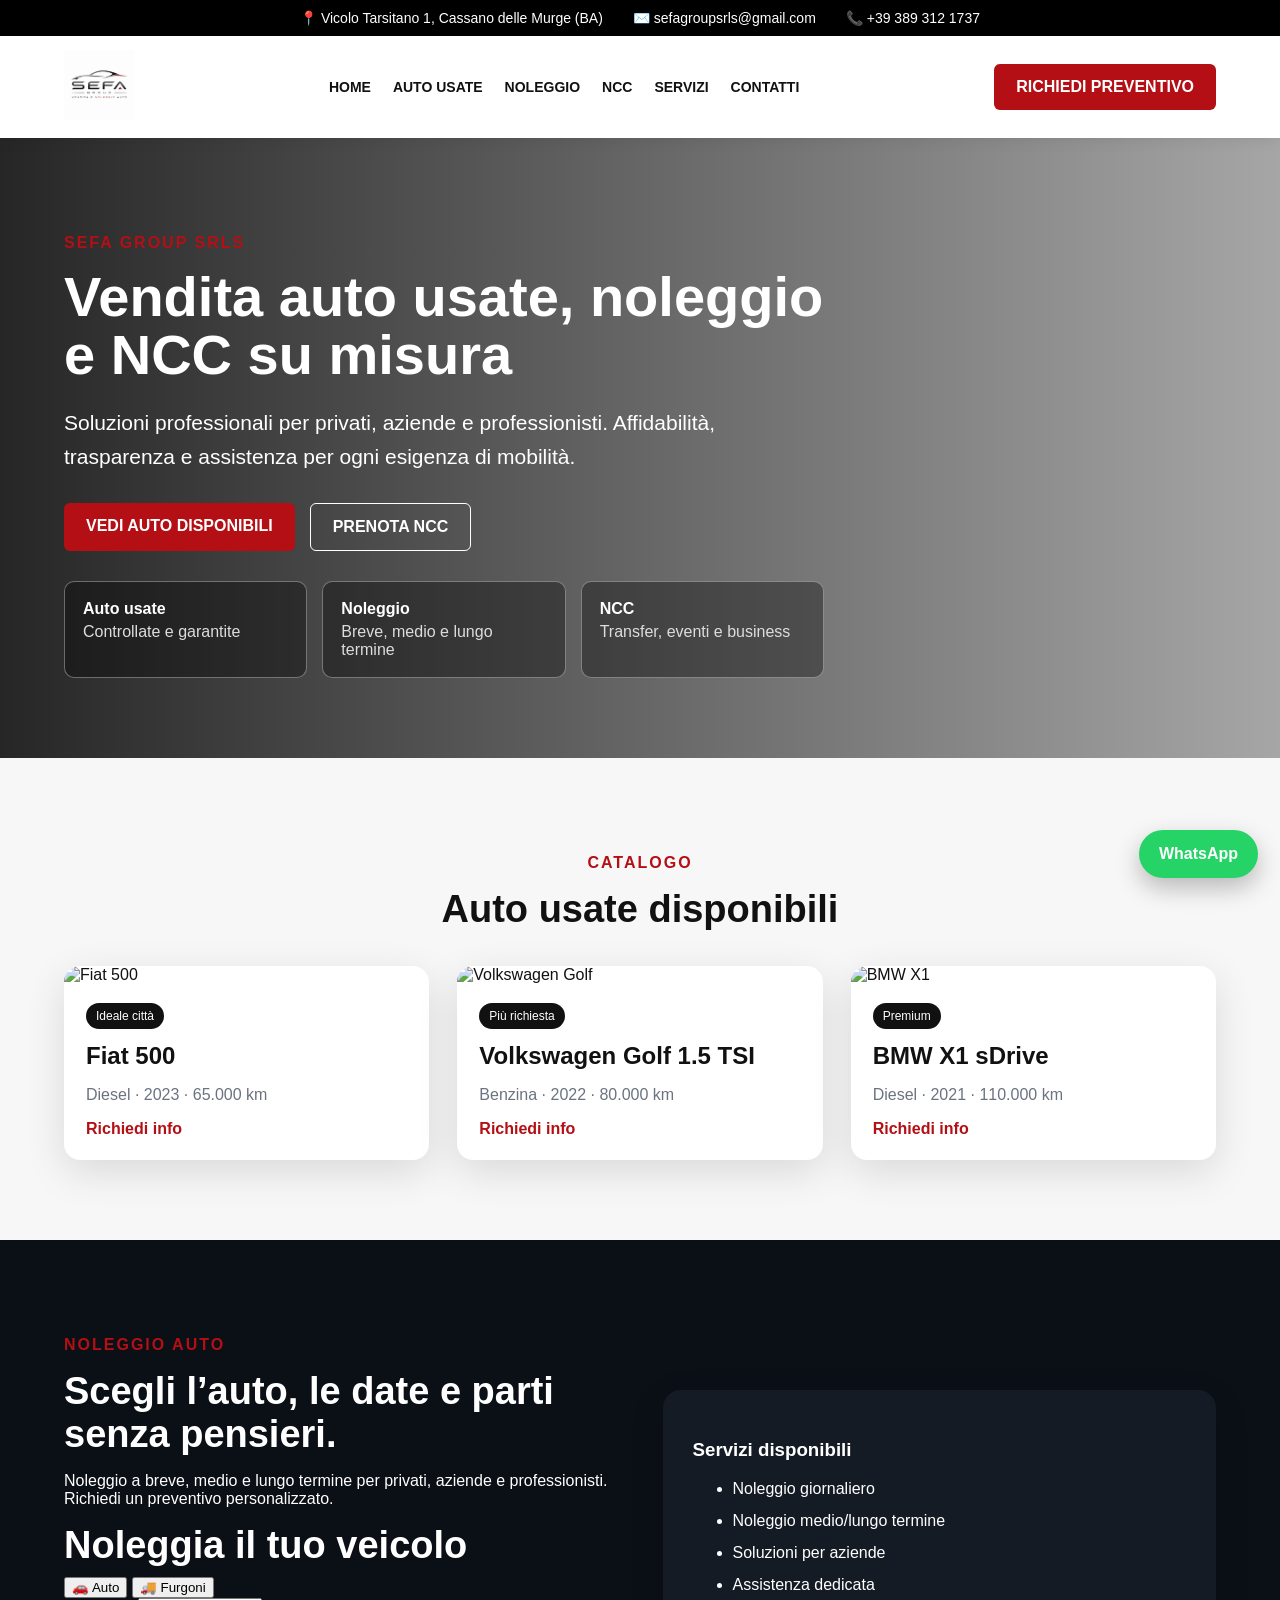
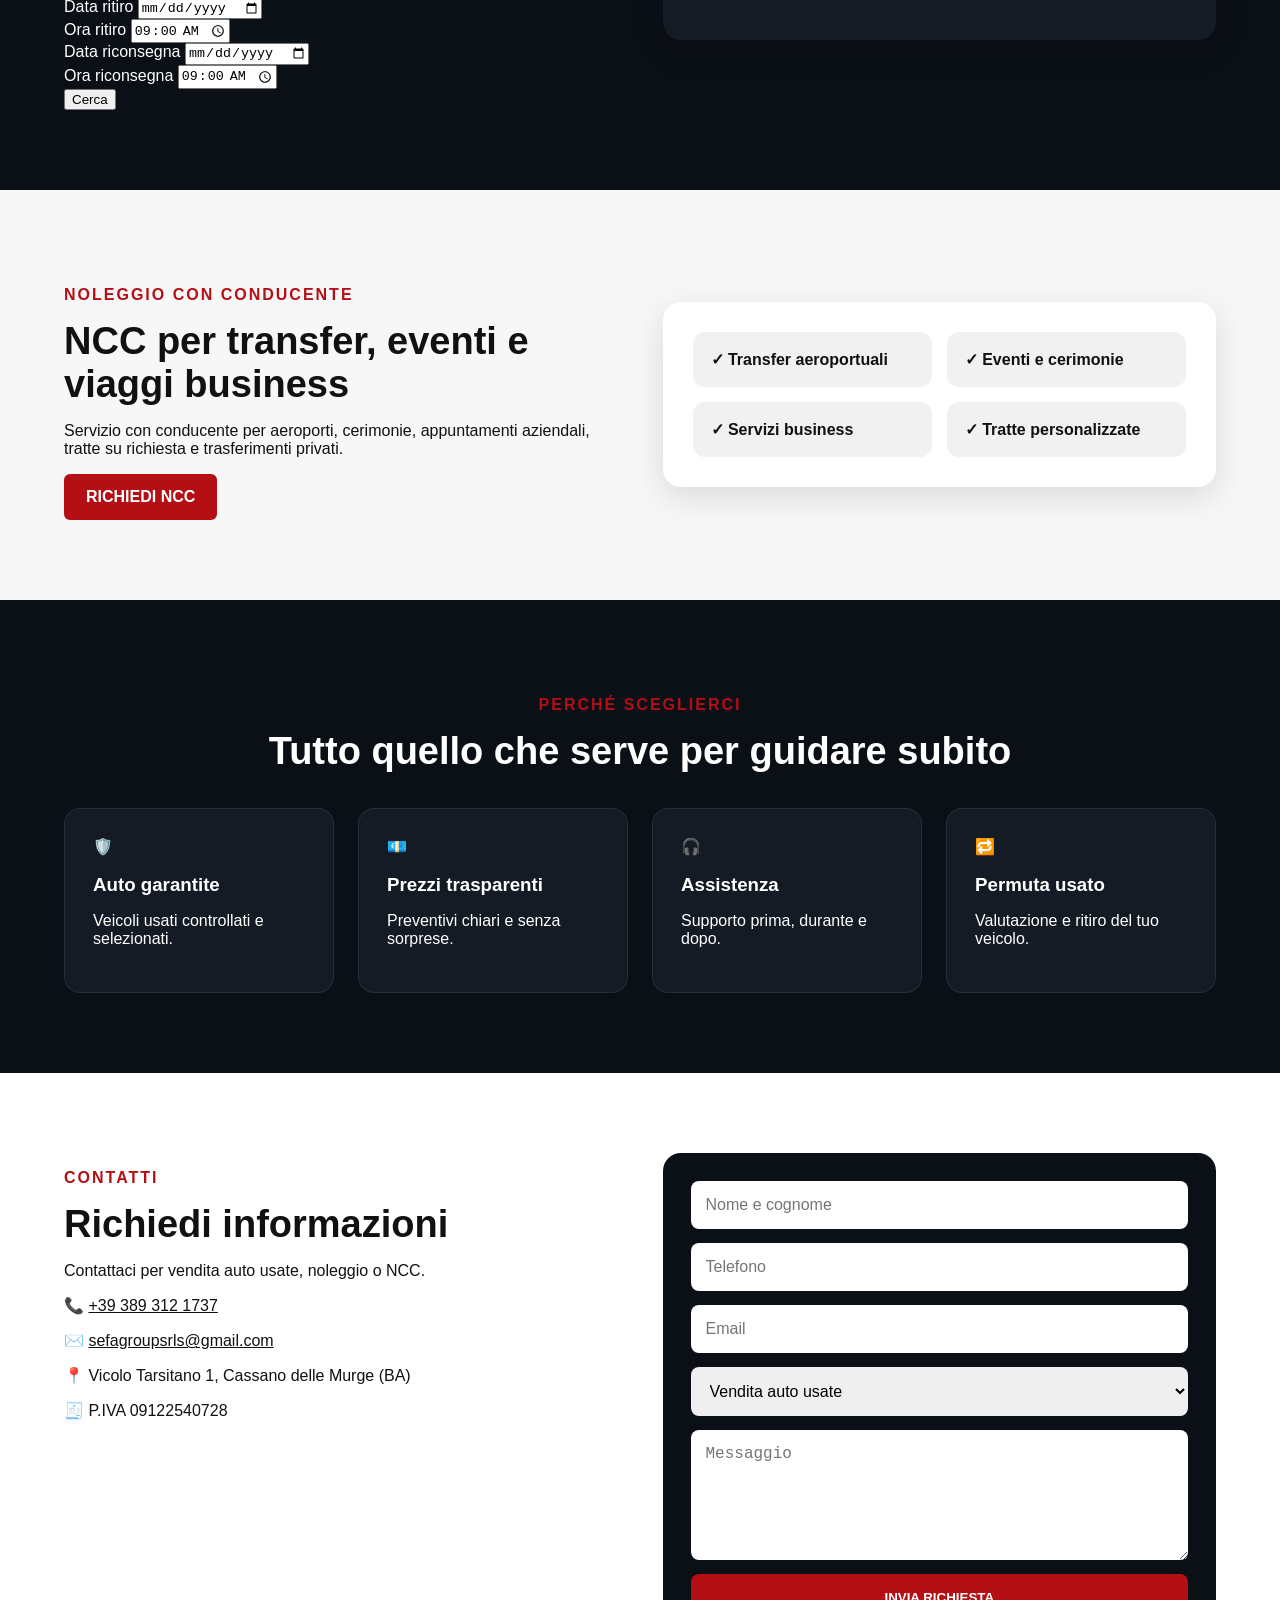
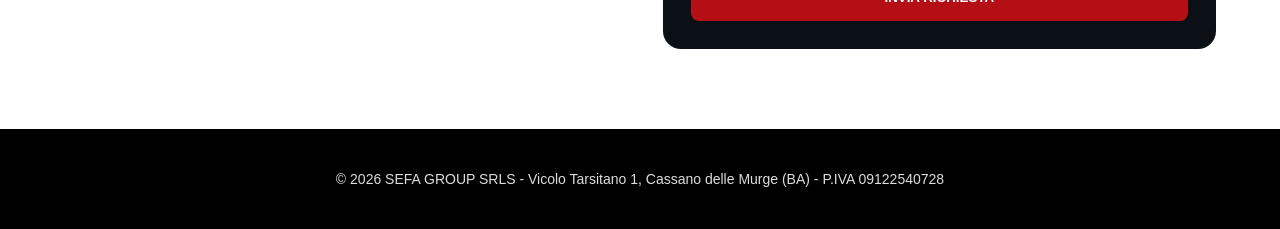
==== commit d653bf18: "Update index.html" ====
--- a/index.html
+++ b/index.html
@@ -89,6 +89,53 @@
         <p class="eyebrow red">Noleggio auto</p>
         <h2>Scegli l’auto, le date e parti senza pensieri.</h2>
         <p>Noleggio a breve, medio e lungo termine per privati, aziende e professionisti. Richiedi un preventivo personalizzato.</p>
+    <section class="rental-search-box">
+  <h2>Noleggia il tuo veicolo</h2>
+
+  <div class="vehicle-type">
+    <button class="active">🚗 Auto</button>
+    <button>🚚 Furgoni</button>
+  </div>
+
+  <div class="rental-form">
+    <div>
+      <label>Data ritiro</label>
+      <input type="date" id="dataRitiro">
+    </div>
+
+    <div>
+      <label>Ora ritiro</label>
+      <input type="time" id="oraRitiro" value="09:00">
+    </div>
+
+    <div>
+      <label>Data riconsegna</label>
+      <input type="date" id="dataConsegna">
+    </div>
+
+    <div>
+      <label>Ora riconsegna</label>
+      <input type="time" id="oraConsegna" value="09:00">
+    </div>
+
+    <button onclick="vaiAlNoleggio()">Cerca</button>
+  </div>
+</section>
+
+<script>
+function vaiAlNoleggio() {
+  const ritiro = document.getElementById("dataRitiro").value;
+  const oraRitiro = document.getElementById("oraRitiro").value;
+  const consegna = document.getElementById("dataConsegna").value;
+  const oraConsegna = document.getElementById("oraConsegna").value;
+
+  window.location.href =
+    "https://sefagroup.it/noleggio.html?ritiro=" + ritiro +
+    "&oraRitiro=" + oraRitiro +
+    "&consegna=" + consegna +
+    "&oraConsegna=" + oraConsegna;
+}
+</script>
       </div>
       <div class="info-box">
         <h3>Servizi disponibili</h3>
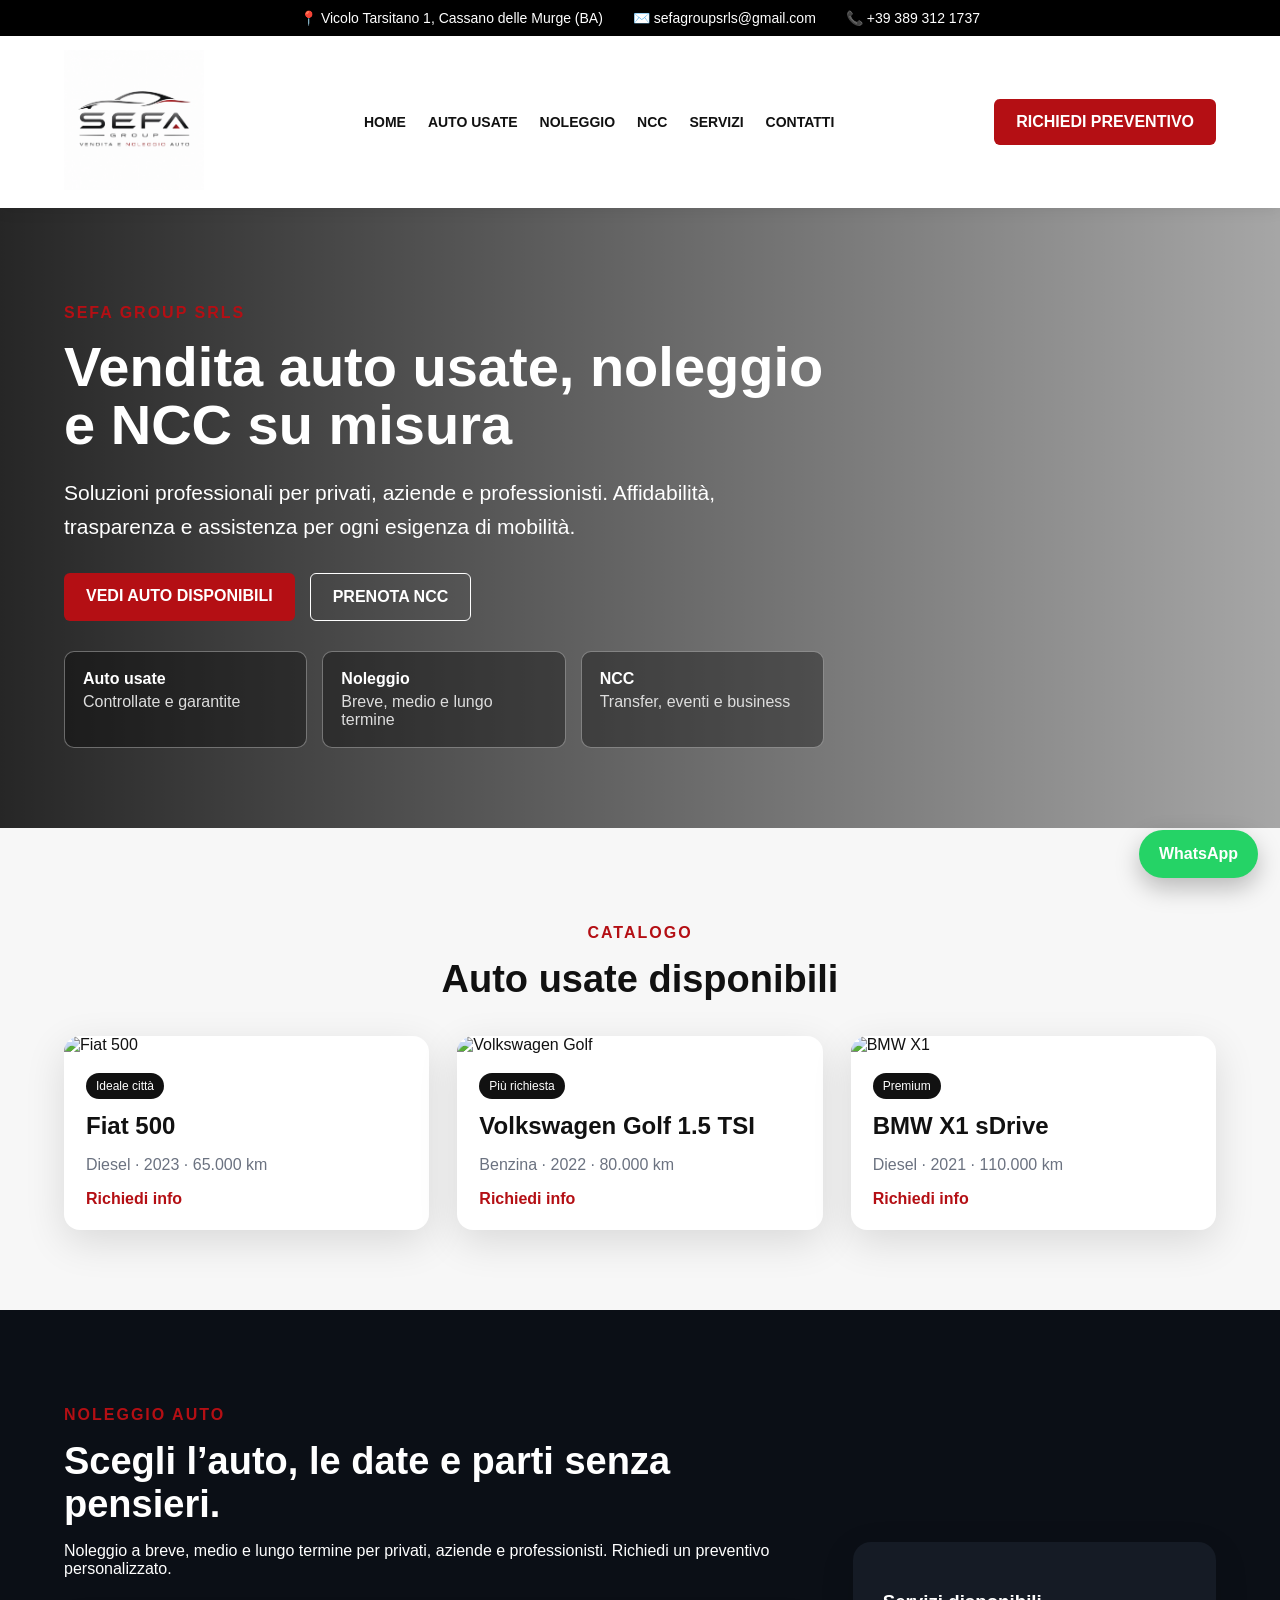
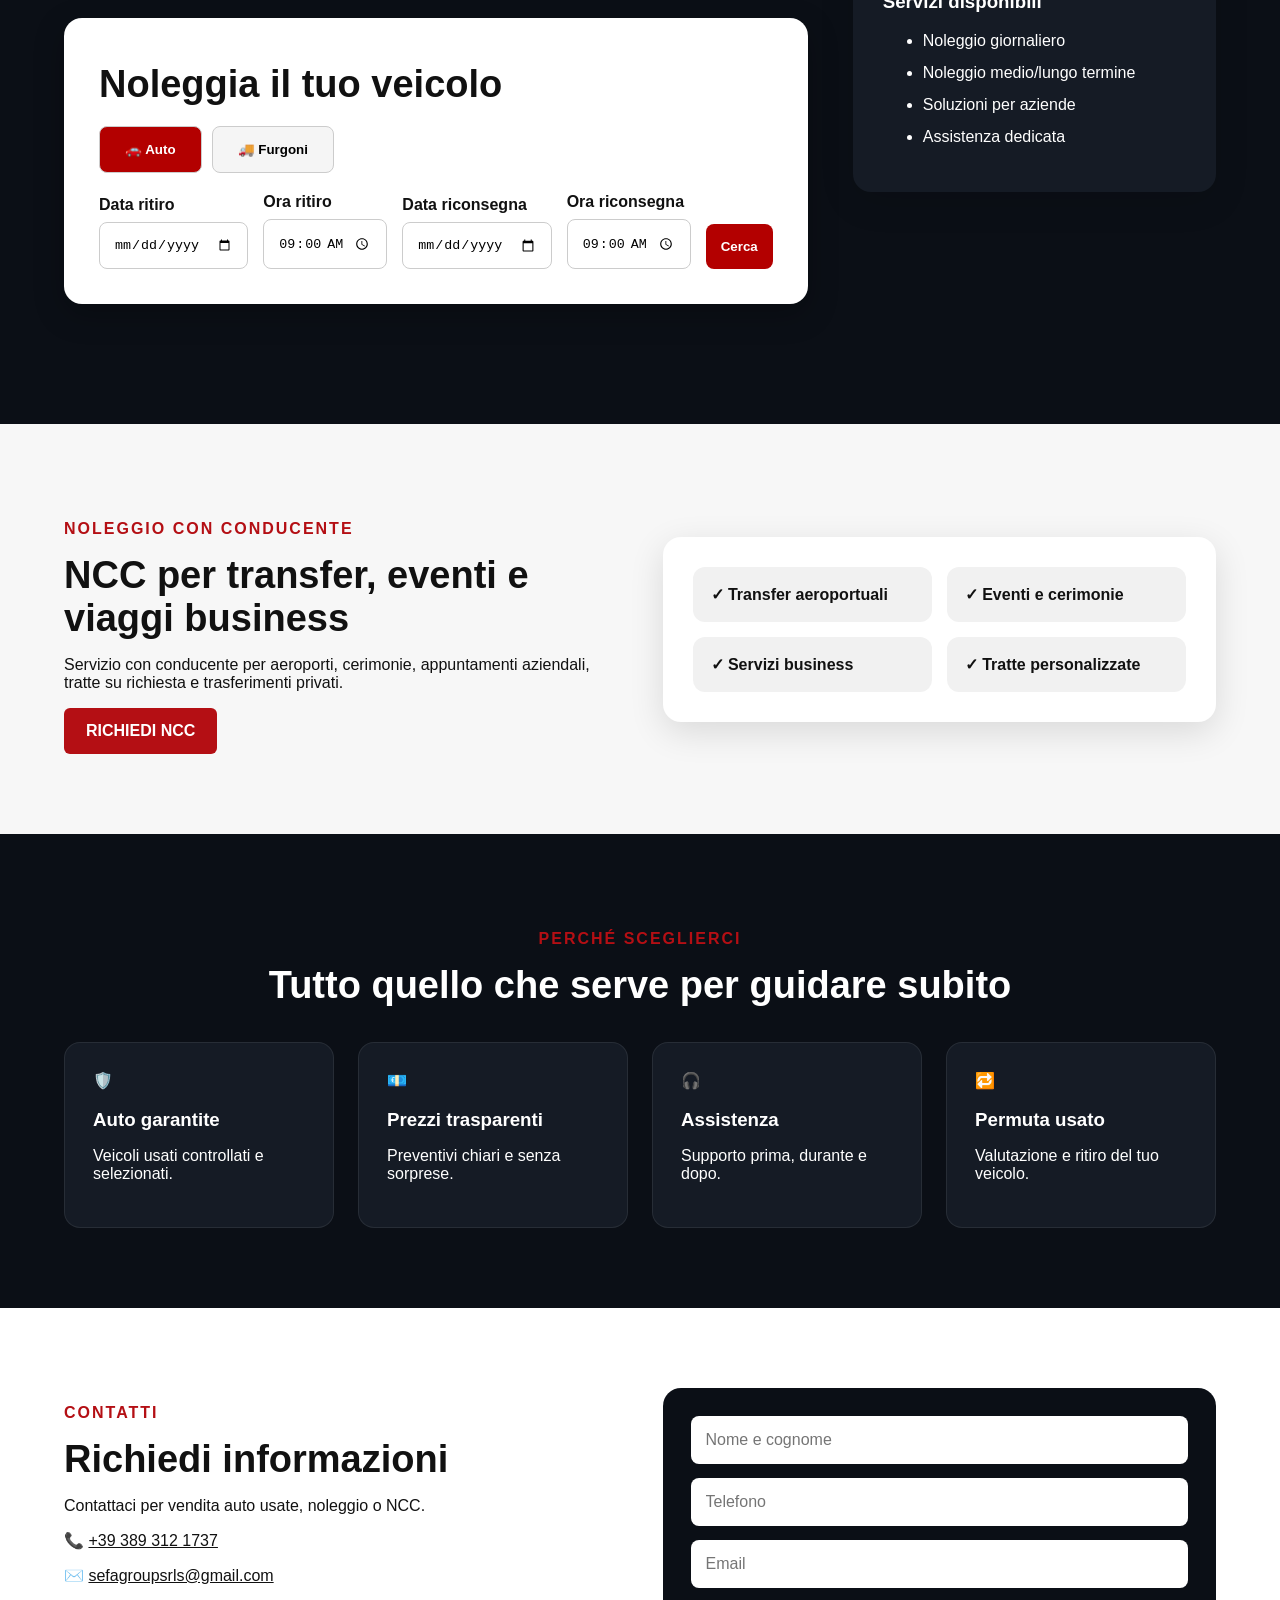
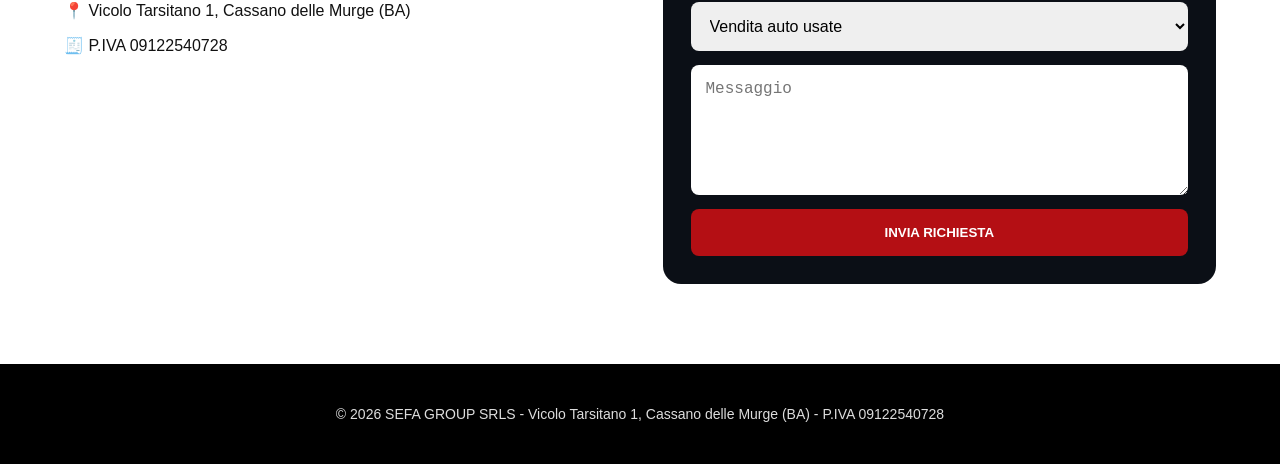
==== commit 2f625883: "Update index.html" ====
--- a/index.html
+++ b/index.html
@@ -16,7 +16,7 @@
 
   <header class="header">
     <a href="#home" class="logo-wrap">
-      <img src="assets/logo-sefa-group.png" alt="SEFA GROUP" class="logo" />
+     <img src="assets/logo-sefa-group.png" alt="SEFA GROUP" class="logo" style="height:140px;" />
     </a>
     <nav class="nav">
       <a href="#home">Home</a>
--- a/style.css
+++ b/style.css
@@ -1 +1,70 @@
 :root{--red:#b40f14;--dark:#080b10;--slate:#111827;--text:#111;--muted:#6b7280}*{box-sizing:border-box}html{scroll-behavior:smooth}body{margin:0;font-family:Arial,Helvetica,sans-serif;color:var(--text);background:#fff}.topbar{background:#000;color:#fff;font-size:14px;display:flex;gap:30px;justify-content:center;padding:10px 20px;flex-wrap:wrap}.header{position:sticky;top:0;z-index:20;background:#fff;display:flex;align-items:center;justify-content:space-between;padding:14px 5%;box-shadow:0 2px 15px rgba(0,0,0,.08)}.logo{height:70px;width:auto}.nav{display:flex;gap:22px}.nav a{color:#111;text-decoration:none;font-weight:700;font-size:14px;text-transform:uppercase}.nav a:hover{color:var(--red)}.cta,.btn{display:inline-block;background:var(--red);color:#fff;text-decoration:none;border-radius:6px;padding:14px 22px;font-weight:800;text-transform:uppercase}.btn.secondary{background:transparent;border:1px solid #fff}.hero{min-height:620px;position:relative;background:linear-gradient(90deg,rgba(0,0,0,.85),rgba(0,0,0,.35)),url('https://images.unsplash.com/photo-1503376780353-7e6692767b70?q=80&w=1600&auto=format&fit=crop') center/cover;color:#fff;display:flex;align-items:center}.hero-content{position:relative;max-width:1100px;padding:70px 5%}.eyebrow{color:var(--red);font-weight:900;letter-spacing:2px;text-transform:uppercase}.hero h1{font-size:56px;line-height:1.05;max-width:760px;margin:10px 0}.hero-text{font-size:21px;line-height:1.6;max-width:680px}.hero-actions{display:flex;gap:15px;margin:30px 0;flex-wrap:wrap}.quick-cards{display:grid;grid-template-columns:repeat(3,1fr);gap:15px;max-width:760px}.quick-cards div{border:1px solid rgba(255,255,255,.35);padding:18px;border-radius:10px;background:rgba(0,0,0,.35)}.quick-cards span{display:block;color:#ddd;margin-top:5px}.section{padding:80px 5%}.light{background:#f7f7f7}.dark{background:#0b0f16;color:#fff}.section-title{text-align:center;margin-bottom:35px}.section-title p{color:var(--red);text-transform:uppercase;font-weight:900;letter-spacing:2px}.section-title h2,.section h2{font-size:38px;margin:10px 0}.cars-grid{display:grid;grid-template-columns:repeat(3,1fr);gap:28px;max-width:1200px;margin:auto}.car-card{background:#fff;border-radius:16px;overflow:hidden;box-shadow:0 12px 40px rgba(0,0,0,.12)}.car-card img{height:230px;width:100%;object-fit:cover}.car-body{padding:22px}.badge{background:#111;color:#fff;padding:6px 10px;border-radius:30px;font-size:12px}.car-body h3{font-size:24px;margin:18px 0 8px}.car-body p{color:var(--muted)}.car-body a{color:var(--red);font-weight:900;text-decoration:none}.split{display:grid;grid-template-columns:1fr 1fr;gap:45px;align-items:center}.info-box,.ncc-list{background:#fff;color:#111;padding:30px;border-radius:18px;box-shadow:0 10px 35px rgba(0,0,0,.12)}.dark .info-box{background:#151b25;color:#fff}.info-box li{margin:14px 0}.ncc-list{display:grid;grid-template-columns:1fr 1fr;gap:15px}.ncc-list div{background:#f1f1f1;padding:18px;border-radius:12px;font-weight:800}.services-grid{display:grid;grid-template-columns:repeat(4,1fr);gap:24px;max-width:1200px;margin:auto}.services-grid div{background:#151b25;border:1px solid rgba(255,255,255,.08);padding:28px;border-radius:16px}.services-grid h3{margin-bottom:8px}.contact{display:grid;grid-template-columns:1fr 1fr;gap:45px;background:#fff}.contact-list a{color:#111}.form{display:grid;gap:14px;background:#0b0f16;padding:28px;border-radius:18px}.form input,.form select,.form textarea{width:100%;padding:15px;border:0;border-radius:8px;font-size:16px}.form textarea{min-height:130px}.form button{background:var(--red);border:0;color:#fff;padding:16px;border-radius:8px;font-weight:900;text-transform:uppercase;cursor:pointer}.whatsapp{position:fixed;right:22px;bottom:22px;background:#25d366;color:#fff;text-decoration:none;font-weight:900;padding:15px 20px;border-radius:999px;box-shadow:0 10px 25px rgba(0,0,0,.25);z-index:30}footer{background:#000;color:#ddd;text-align:center;padding:28px 5%;font-size:14px}@media(max-width:900px){.header{flex-direction:column;gap:14px}.nav{flex-wrap:wrap;justify-content:center}.cta{display:none}.hero h1{font-size:38px}.quick-cards,.cars-grid,.split,.services-grid,.contact{grid-template-columns:1fr}.topbar{font-size:12px}.logo{height:58px}.section{padding:55px 5%}.ncc-list{grid-template-columns:1fr}}
+.rental-search-box {
+  background: #ffffff;
+  color: #111;
+  padding: 35px;
+  border-radius: 18px;
+  max-width: 1100px;
+  margin: 40px auto;
+  box-shadow: 0 10px 30px rgba(0,0,0,0.25);
+}
+
+.vehicle-type {
+  display: flex;
+  gap: 10px;
+  margin: 20px 0;
+}
+
+.vehicle-type button {
+  padding: 15px 25px;
+  border: 1px solid #ccc;
+  background: #f5f5f5;
+  font-weight: bold;
+  border-radius: 8px;
+  cursor: pointer;
+}
+
+.vehicle-type .active {
+  background: #b30000;
+  color: #fff;
+}
+
+.rental-form {
+  display: grid;
+  grid-template-columns: repeat(5, 1fr);
+  gap: 15px;
+  align-items: end;
+}
+
+.rental-form label {
+  display: block;
+  font-weight: bold;
+  margin-bottom: 8px;
+}
+
+.rental-form input {
+  width: 100%;
+  padding: 14px;
+  border: 1px solid #ccc;
+  border-radius: 8px;
+}
+
+.rental-form button {
+  padding: 15px;
+  background: #b30000;
+  color: white;
+  border: none;
+  border-radius: 8px;
+  font-weight: bold;
+  cursor: pointer;
+}
+
+@media(max-width: 900px) {
+  .rental-form {
+    grid-template-columns: 1fr;
+  }
+}
+.logo img{
+    height: 140px !important;
+    width: auto;
+}
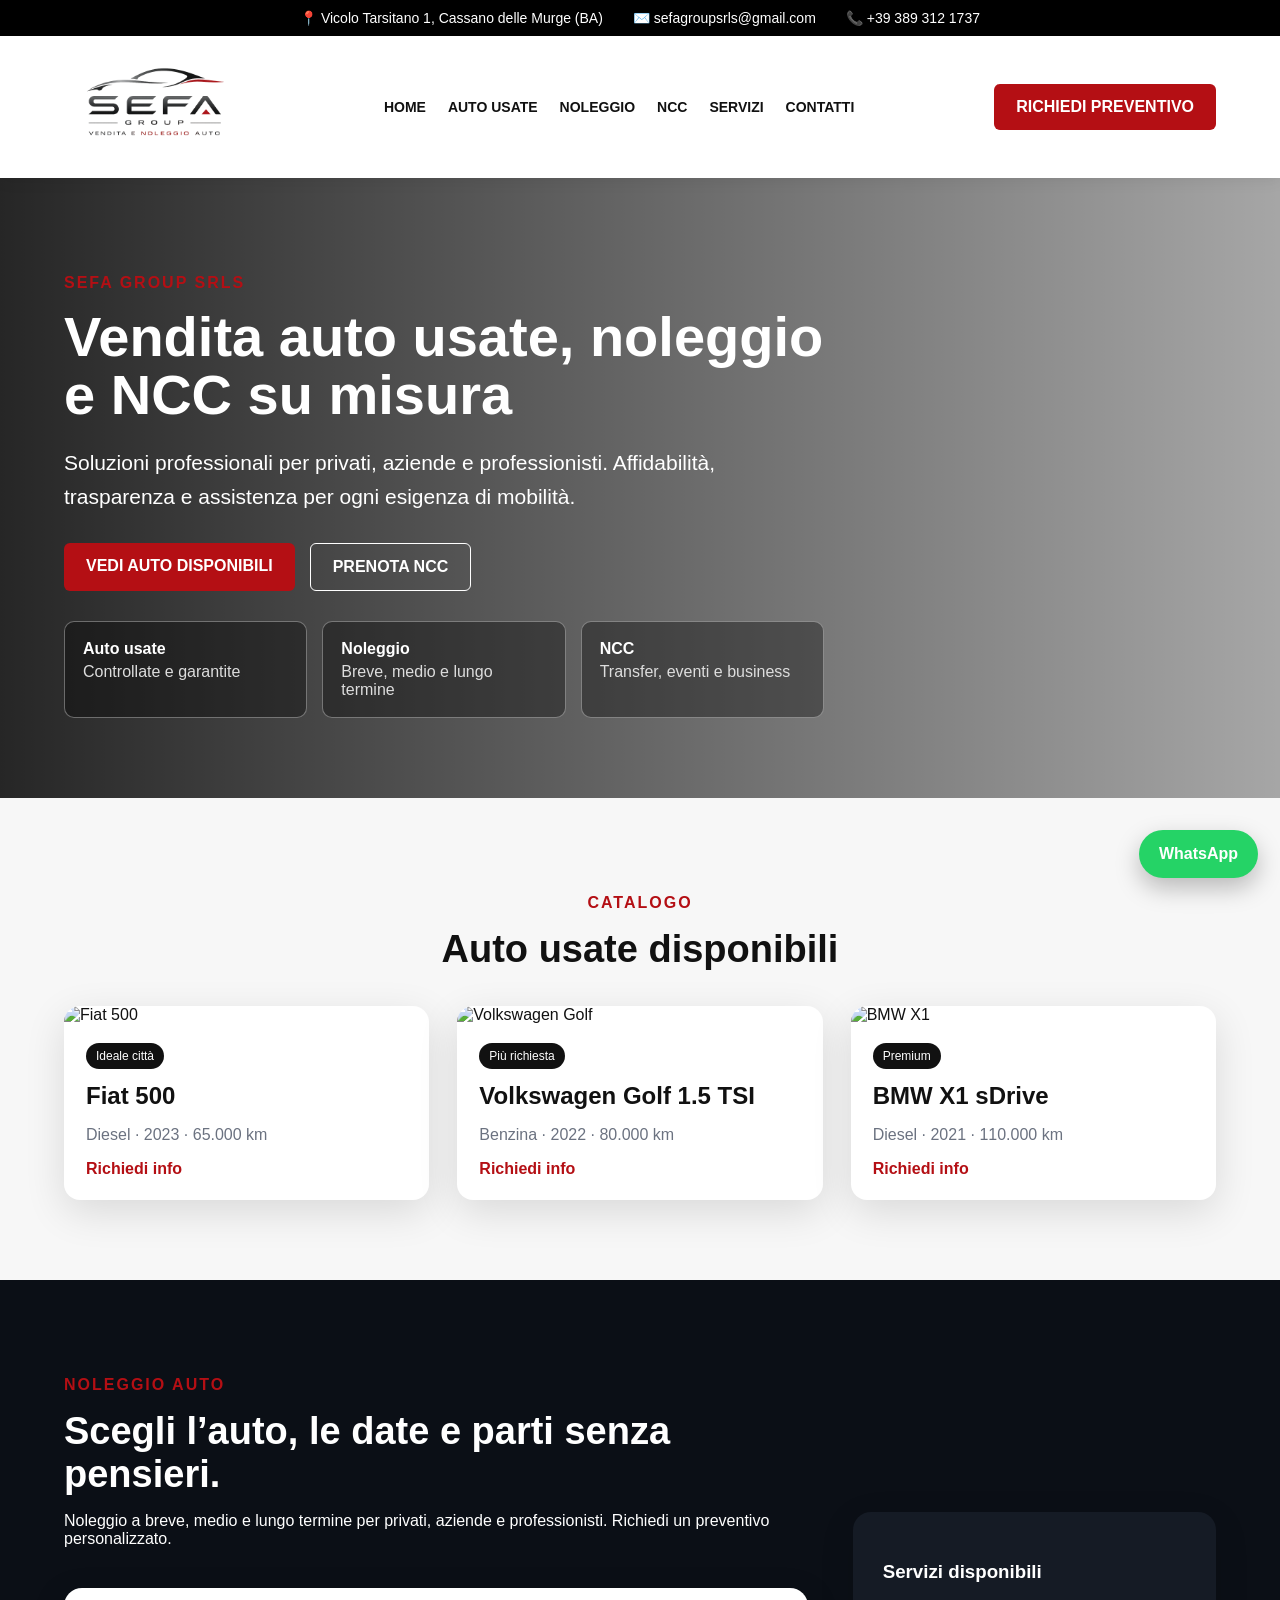
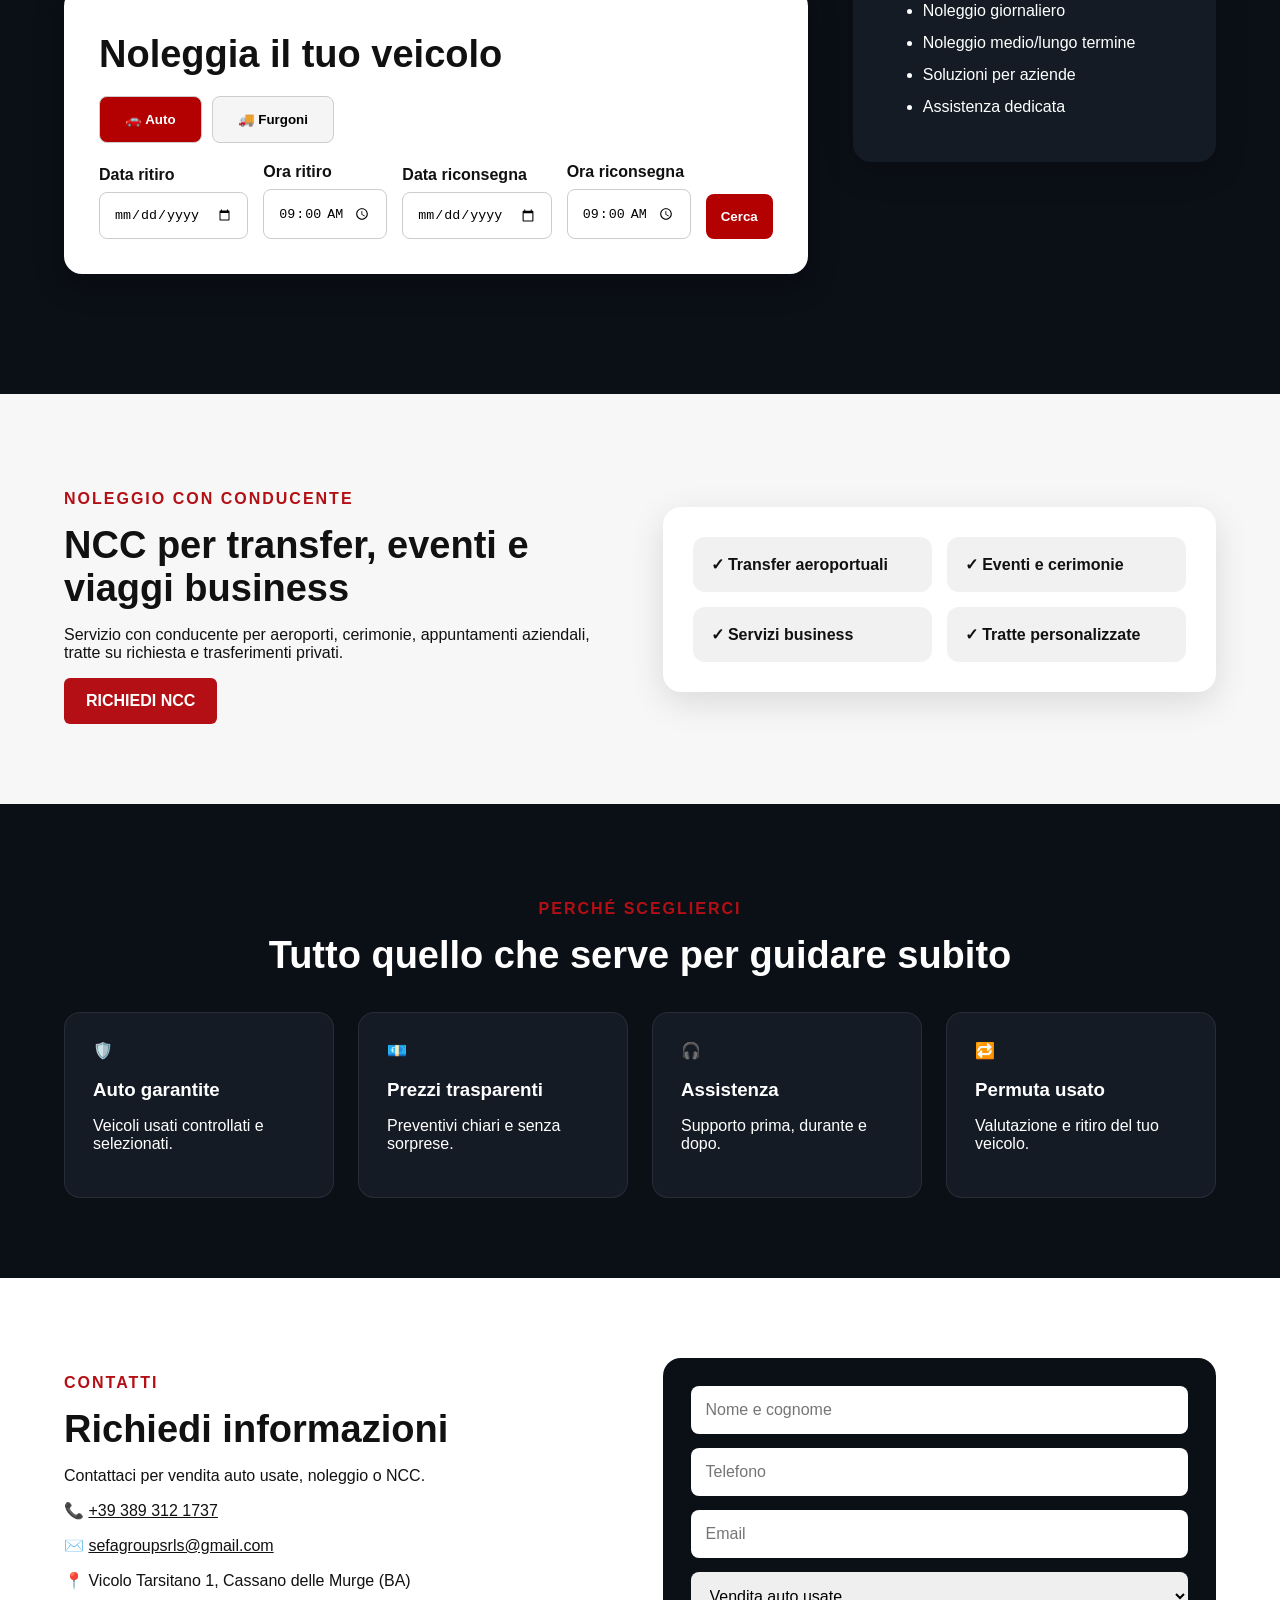
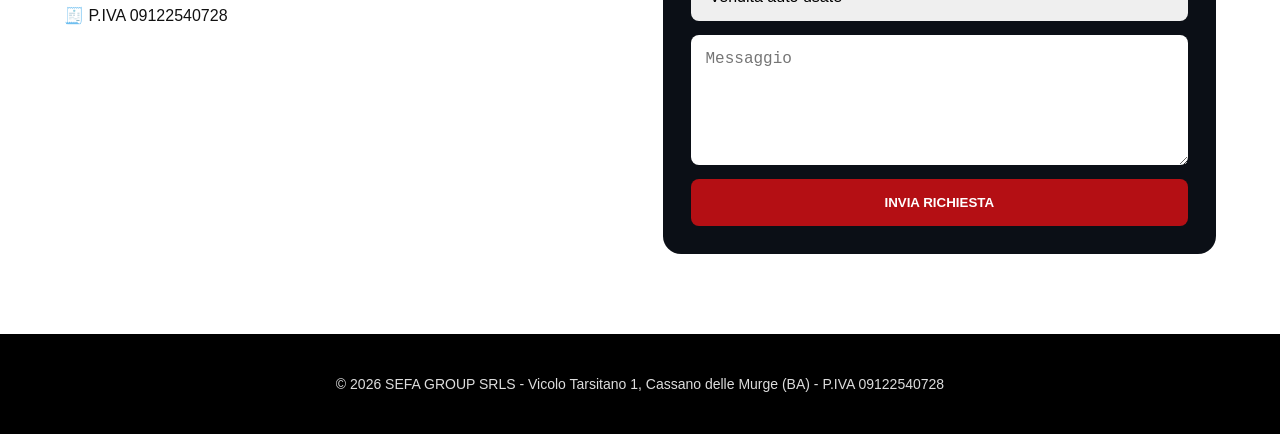
==== commit fd2b71ba: "Update index.html" ====
--- a/index.html
+++ b/index.html
@@ -16,7 +16,10 @@
 
   <header class="header">
     <a href="#home" class="logo-wrap">
-     <img src="assets/logo-sefa-group.png" alt="SEFA GROUP" class="logo" style="height:140px;" />
+     <img src="assets/logo-sefa-group.png"
+alt="SEFA GROUP"
+class="logo"
+style="height:180px; width:auto; object-fit:contain; margin:-35px 0;" />
     </a>
     <nav class="nav">
       <a href="#home">Home</a>
--- a/style.css
+++ b/style.css
@@ -64,7 +64,3 @@
     grid-template-columns: 1fr;
   }
 }
-.logo img{
-    height: 140px !important;
-    width: auto;
-}
